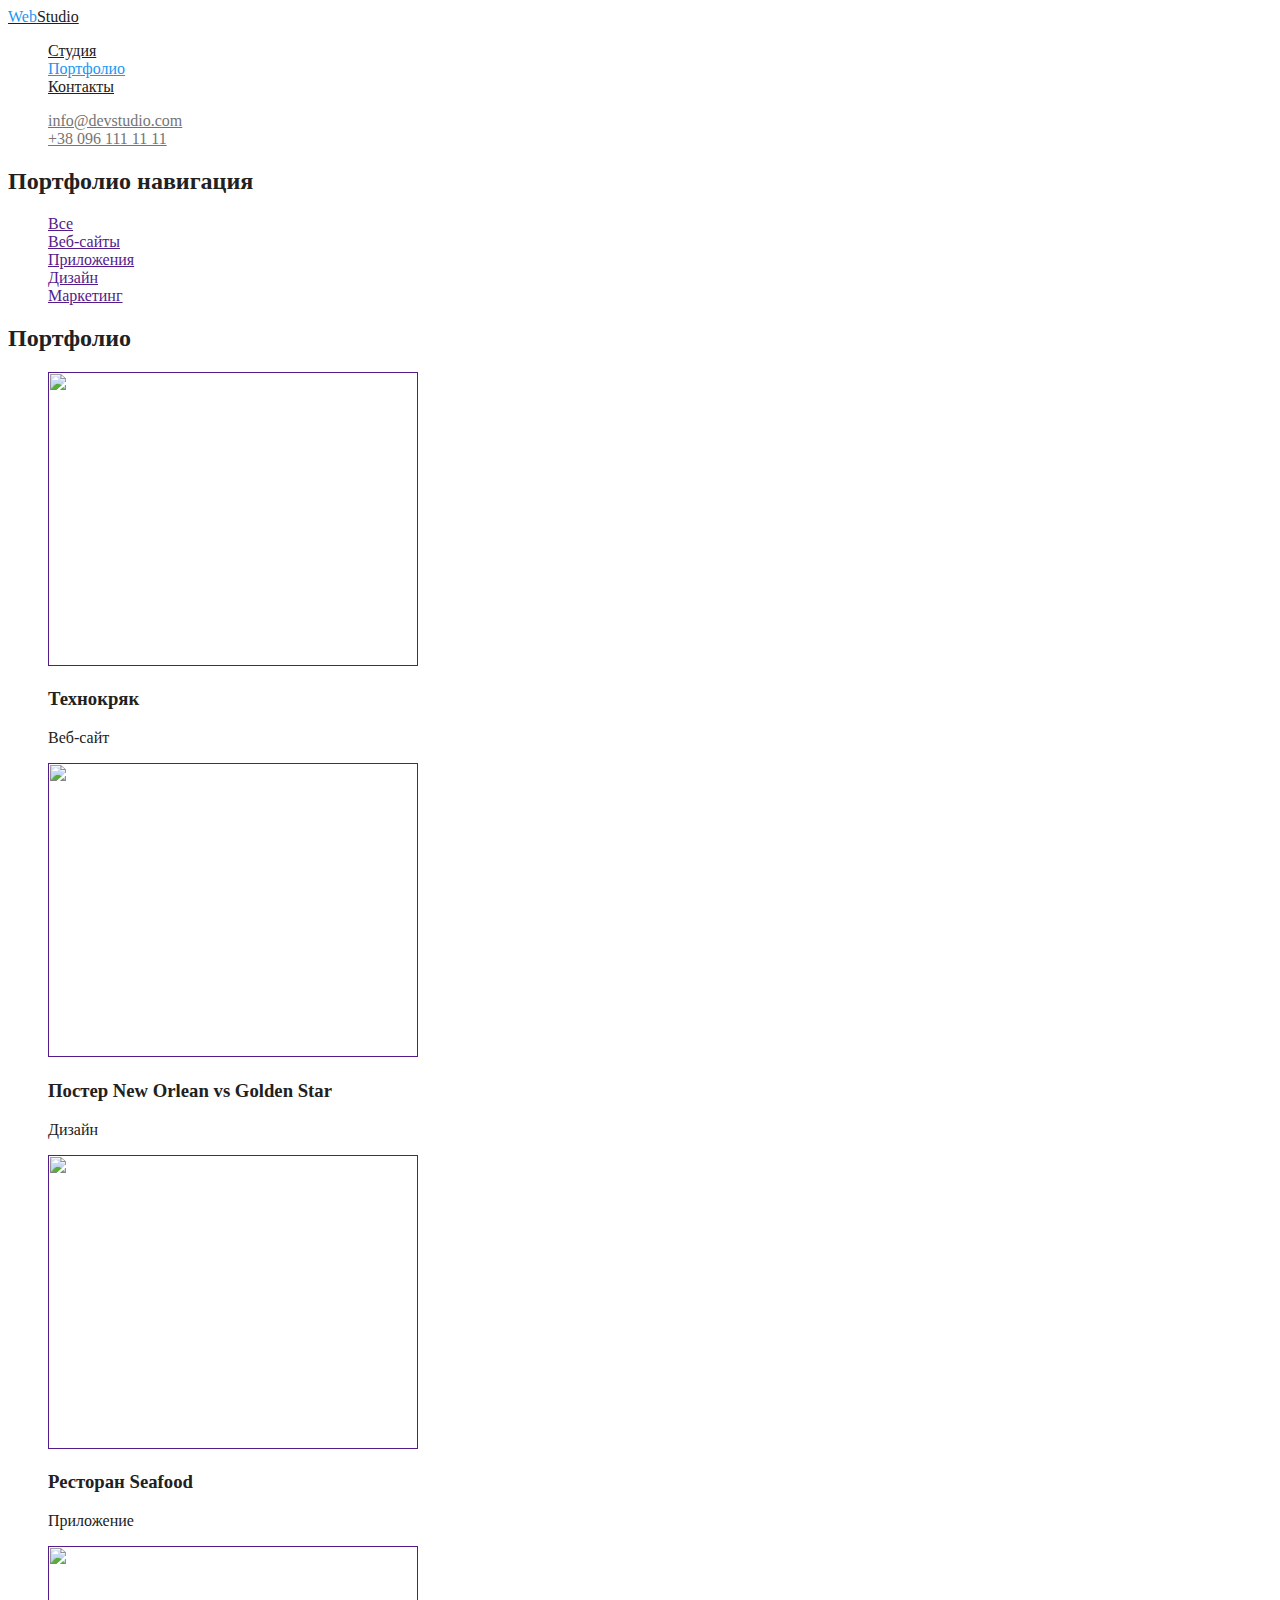
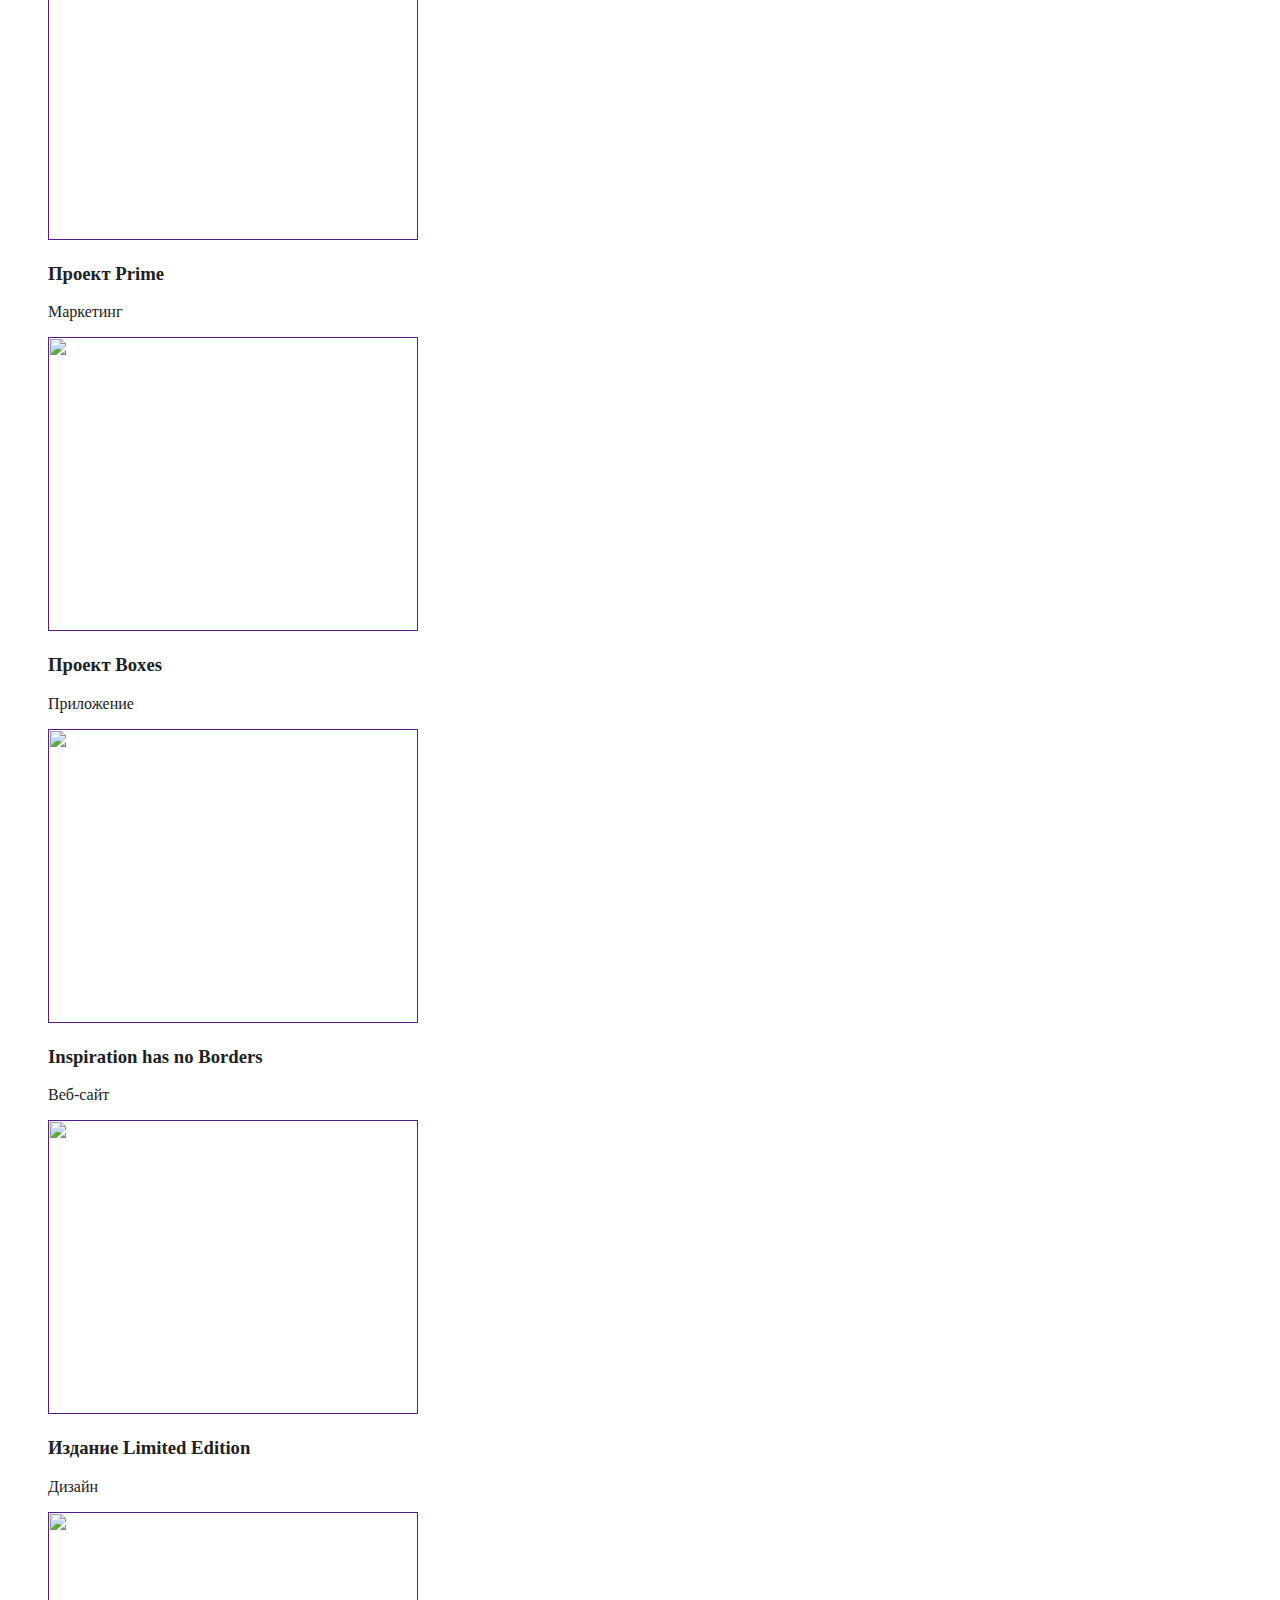
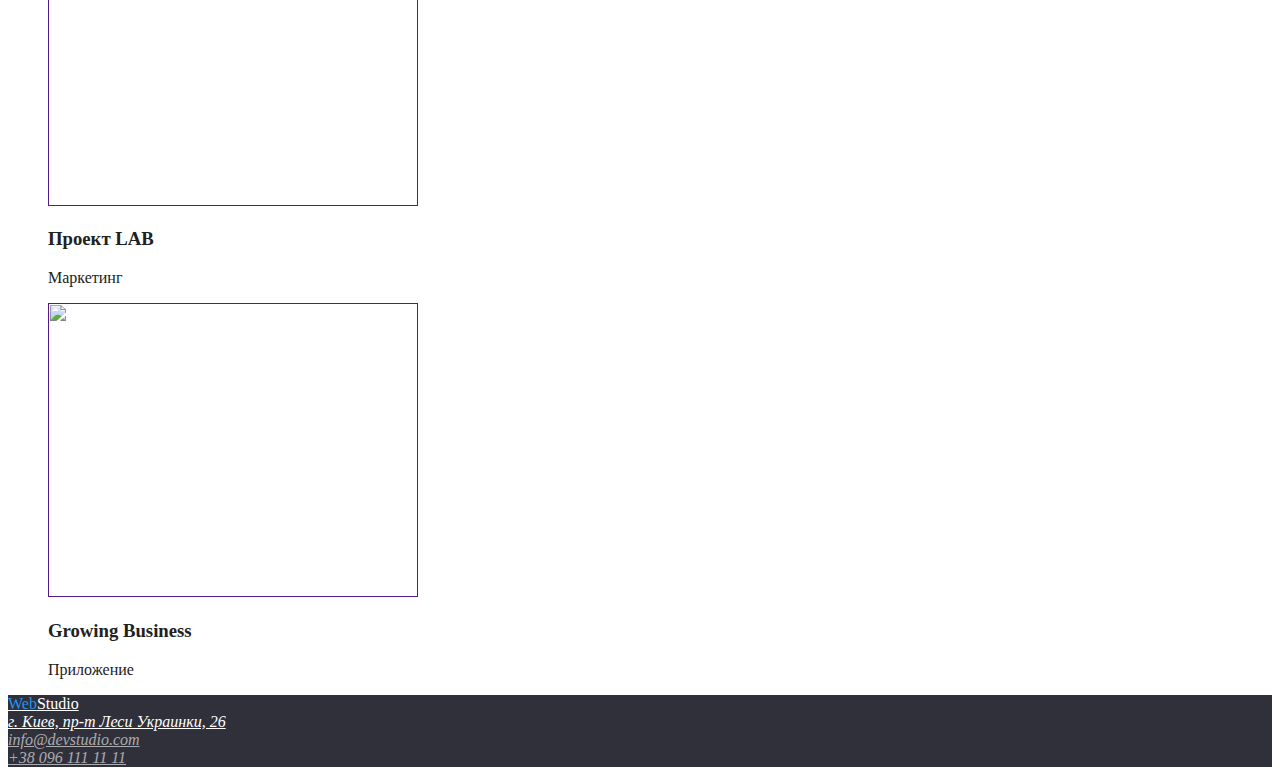
==== portfolio.html @ f922a20b "Добавляет розметку portfolio.html" ====
<!DOCTYPE html>
<html lang="ru">

<head>
    <meta charset="UTF-8">
    <meta http-equiv="X-UA-Compatible" content="IE=edge">
    <meta name="viewport" content="width=device-width, initial-scale=1.0">
    <title>Web Studio</title>
    <link rel="stylesheet" href="./css/styles.css">
</head>

<body>
    <!-- Шапка сайта-->
    <header class="page-header">
        <nav>
            <a href="./index.html" class="logo"> <span class="logo-accent">Web</span>Studio</a>
            <ul class="site-nav list">
                <li><a href="./index.html" class="link">Студия</a></li>
                <li><a href="./portfolio.html" class="link current">Портфолио</a></li>
                <li><a href="" class="link">Контакты</a></li>
            </ul>
        </nav>
        <ul class="auth-nav list">
            <li><a href="mailto:info@devstudio.com" class="link">info@devstudio.com</a></li>
            <li><a href="tel:380961111111" class="link">+38 096 111 11 11</a></li>
        </ul>
    </header>
        <!-- Портфолио навигация -->
        <section>
            <h2>Портфолио навигация</h2>
            <ul class="portfolio-nav list">
                <li><a href="" class="link">Все</a></li>
                <li><a href="" class="link">Веб-сайты</a></li>
                <li><a href="" class="link">Приложения</a></li>
                <li><a href="" class="link">Дизайн</a></li>
                <li><a href="" class="link">Маркетинг</a></li>
            </ul>
        </section>
        <!-- Портфолио -->
        <section>
            <h2>Портфолио</h2>
            <ul class="portfolio-items list">
                <li>
                    <a href=""><img src="./images/Технокряк.jpg" alt="" width="370" height="294"></a>
                    <h3>Технокряк</h3>
                    <p>Веб-сайт</p>
                </li>
                <li>
                    <a href=""><img src="./images/Постер New Orlean vs Golden Star.jpg" alt="" width="370" height="294"></a>
                    <h3>Постер New Orlean vs Golden Star</h3>
                    <p>Дизайн</p>
                </li>
                <li>
                    <a href=""><img src="./images/Ресторан Seafood.jpg" alt="" width="370" height="294"></a>
                    <h3>Ресторан Seafood</h3>
                    <p>Приложение</p>
                </li>
                <li>
                    <a href=""><img src="./images/Проект Prime.jpg" alt="" width="370" height="294"></a>
                    <h3>Проект Prime</h3>
                    <p>Маркетинг</p>
                </li>
                <li>
                    <a href=""><img src="./images/Проект Boxes.jpg" alt="" width="370" height="294"></a>
                    <h3>Проект Boxes</h3>
                    <p>Приложение</p>
                </li>
                <li>
                    <a href=""><img src="./images/Inspiration has no Borders.jpg" alt="" width="370" height="294"></a>
                    <h3>Inspiration has no Borders</h3>
                    <p>Веб-сайт</p>
                </li>
                <li>
                    <a href=""><img src="./images/Издание Limited Edition.jpg" alt="" width="370" height="294"></a>
                    <h3>Издание Limited Edition</h3>
                    <p>Дизайн</p>
                </li>
                <li>
                    <a href=""><img src="./images/Проект LAB.jpg" alt="" width="370" height="294"></a>
                    <h3>Проект LAB</h3>
                    <p>Маркетинг</p>
                </li>
                <li>
                    <a href=""><img src="./images/Growing Business.jpg" alt="" width="370" height="294"></a>
                    <h3>Growing Business</h3>
                    <p>Приложение</p>
                </li>
                
            </ul>
        </section>
    <!-- Футер -->
    <footer class="section-footer">
        <div class="auth-nav">
            <a href="./index.html" class="logo"> <span class="logo-accent">Web</span>Studio</a>
            <address>
                <a href="" class="address">г. Киев, пр-т Леси Украинки, 26</a> <br>
                <a href="mailto:info@devstudio.com" class="contact">info@devstudio.com</a> <br>
                <a href="tel:380961111111" class="contact">+38 096 111 11 11</a>

            </address>
        </div>
    </footer>
</body>

</html>
---- css/styles.css ----
body {
  color: var(--primary-text-color);
}
h1,
h2,
h3,
h4,
h5,
h6 {
  color: var(--primary-text-color);
}
.list {
  list-style: none;
}
/* Основной цвет color: */
:root {
  --primary-text-color: #212121;
  --accent-color: #2196f3;
  --title-text-color: #757575;
  --secondary-text-color: rgba(255, 255, 255, 0.6);
  --accent-white-color: #ffffff;
  --bg-color: #f5f4fa;
  --bg-color-accent: #2f303a;
}
/* Герой */
.section-hero {
  background-color: var(--bg-color-accent);
}
.section-hero .hero-title {
  color: var(--accent-white-color);
}
.section-hero .botton {
  color: var(--accent-white-color);
  background-color: var(--accent-color);
}

/* Шапка сайта */
.page-header .logo {
  color: var(--primary-text-color);
}
.page-header .logo-accent {
  color: var(--accent-color);
}
.site-nav .link {
  color: var(--primary-text-color);
}
.site-nav .link:hover,
.site-nav .link:focus {
  color: var(--accent-color);
}
.site-nav .link.current {
  color: var(--accent-color);
}

.auth-nav .link {
  color: var(--title-text-color);
}
.auth-nav .link:hover,
.auth-nav .link:focus {
  color: var(--accent-color);
}
.section {
  background-color: var(--bg-color);
}

/* Преимущества */

.section-features .text {
  color: var(--title-text-color);
}
/* Команда */
.section-team .text {
  color: var(--title-text-color);
}
/* Футер */
.section-footer {
  background-color: var(--bg-color-accent);
}
.section-footer .logo {
  color: var(--accent-white-color);
}
.section-footer .logo-accent {
  color: var(--accent-color);
}
.section-footer .address {
  color: var(--accent-white-color);
}
.section-footer .contact {
  color: var(--secondary-text-color);
}
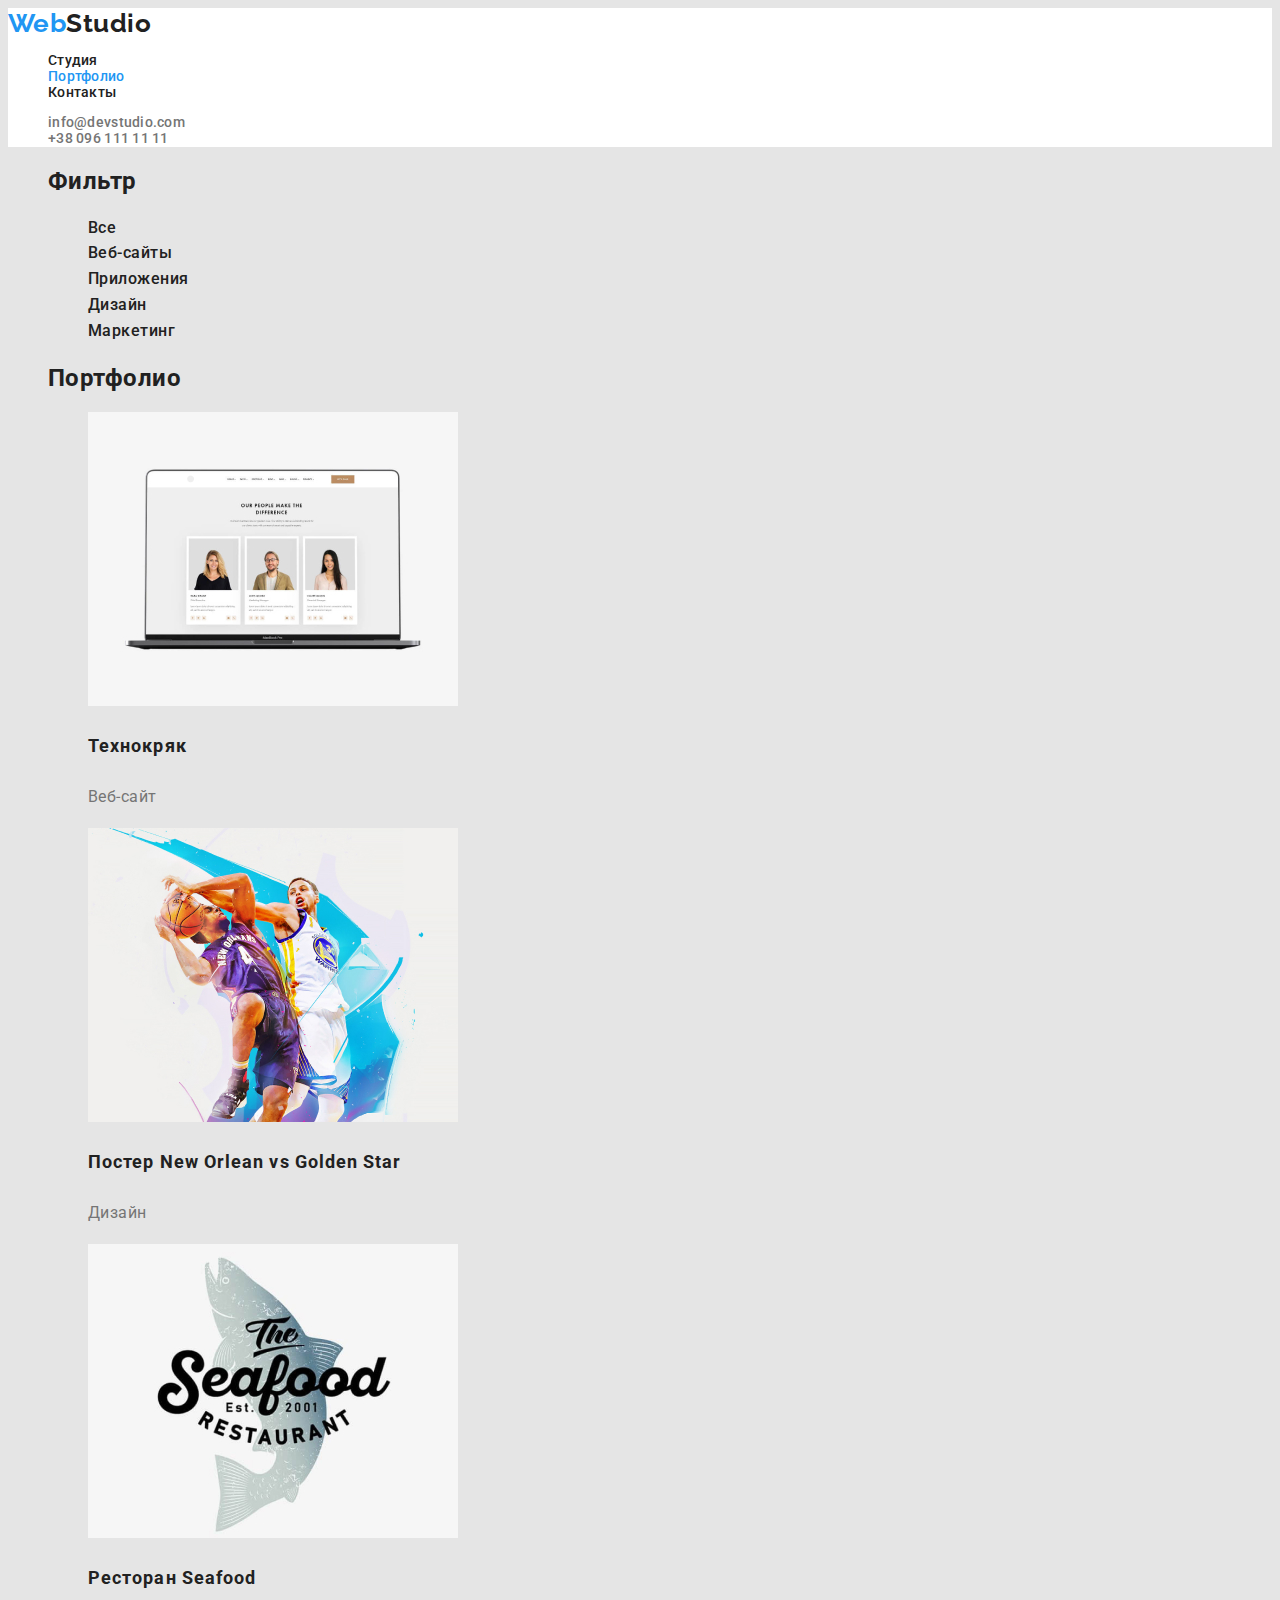
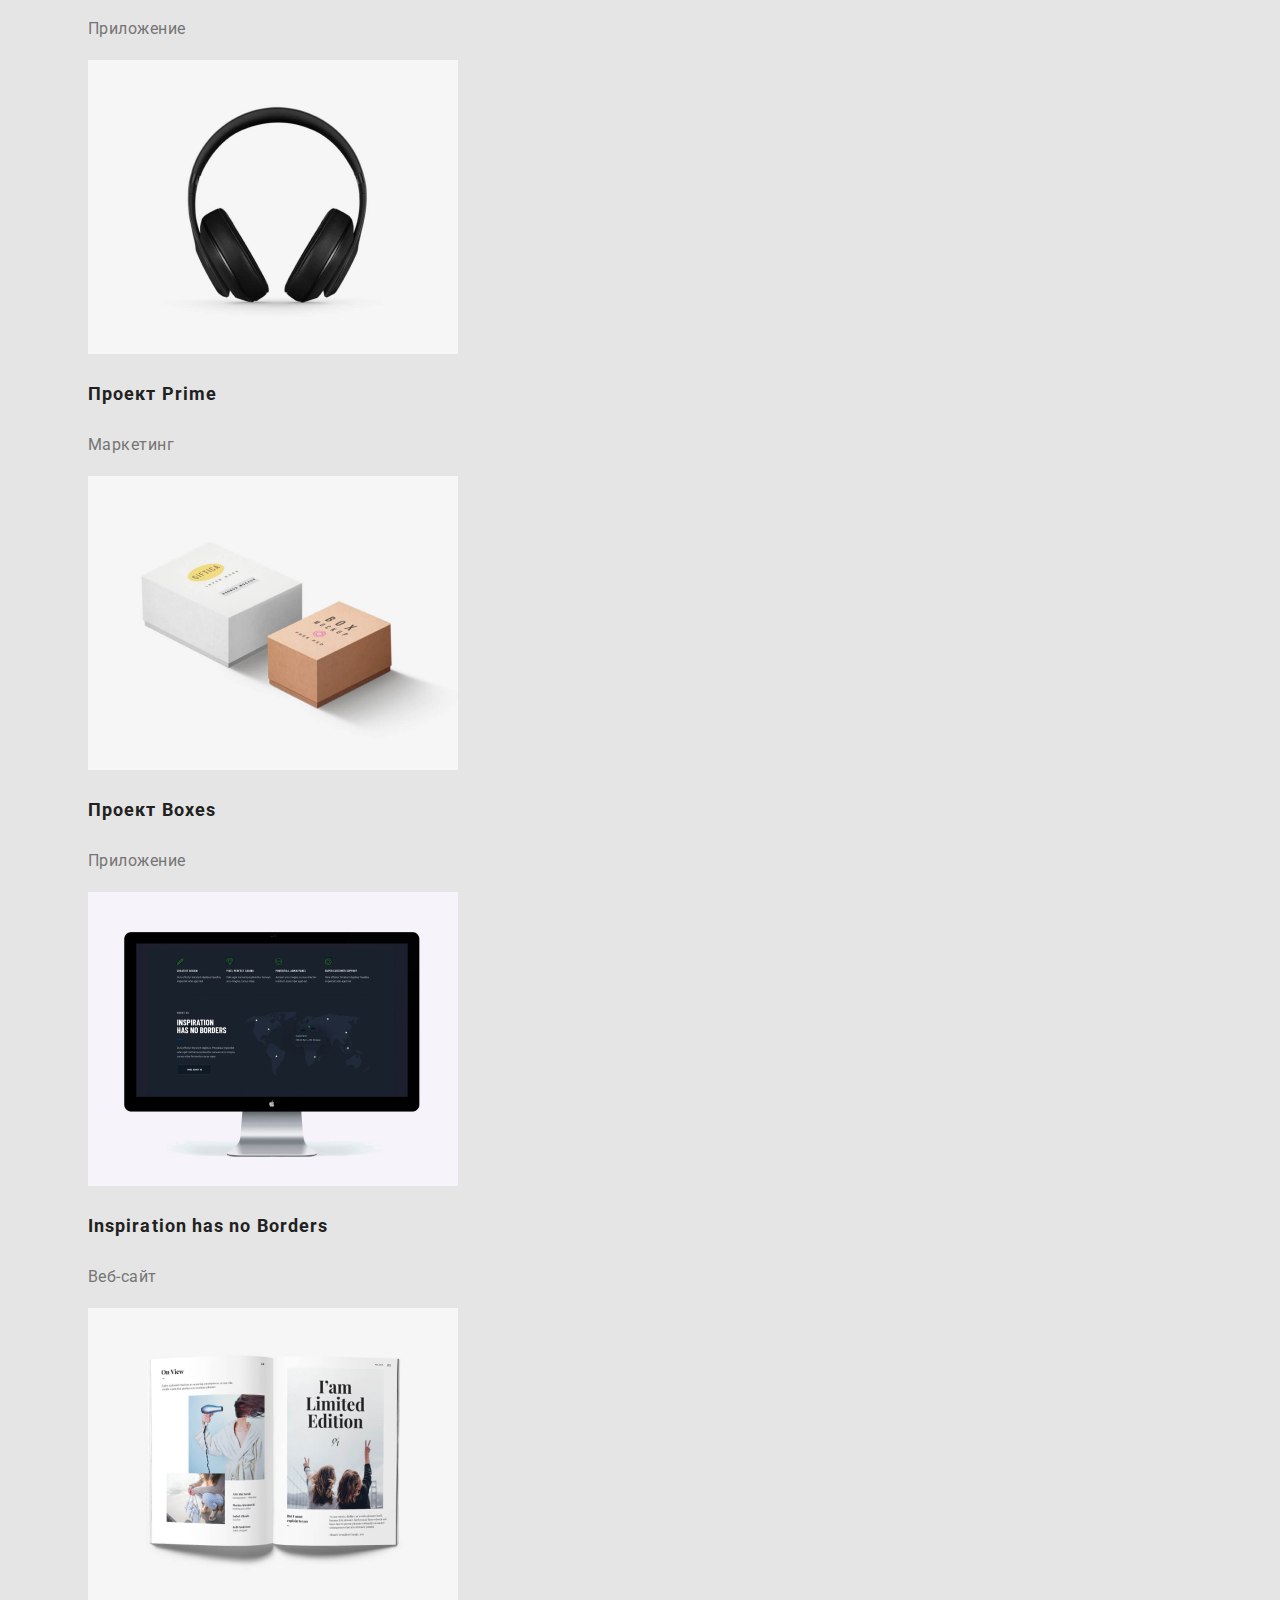
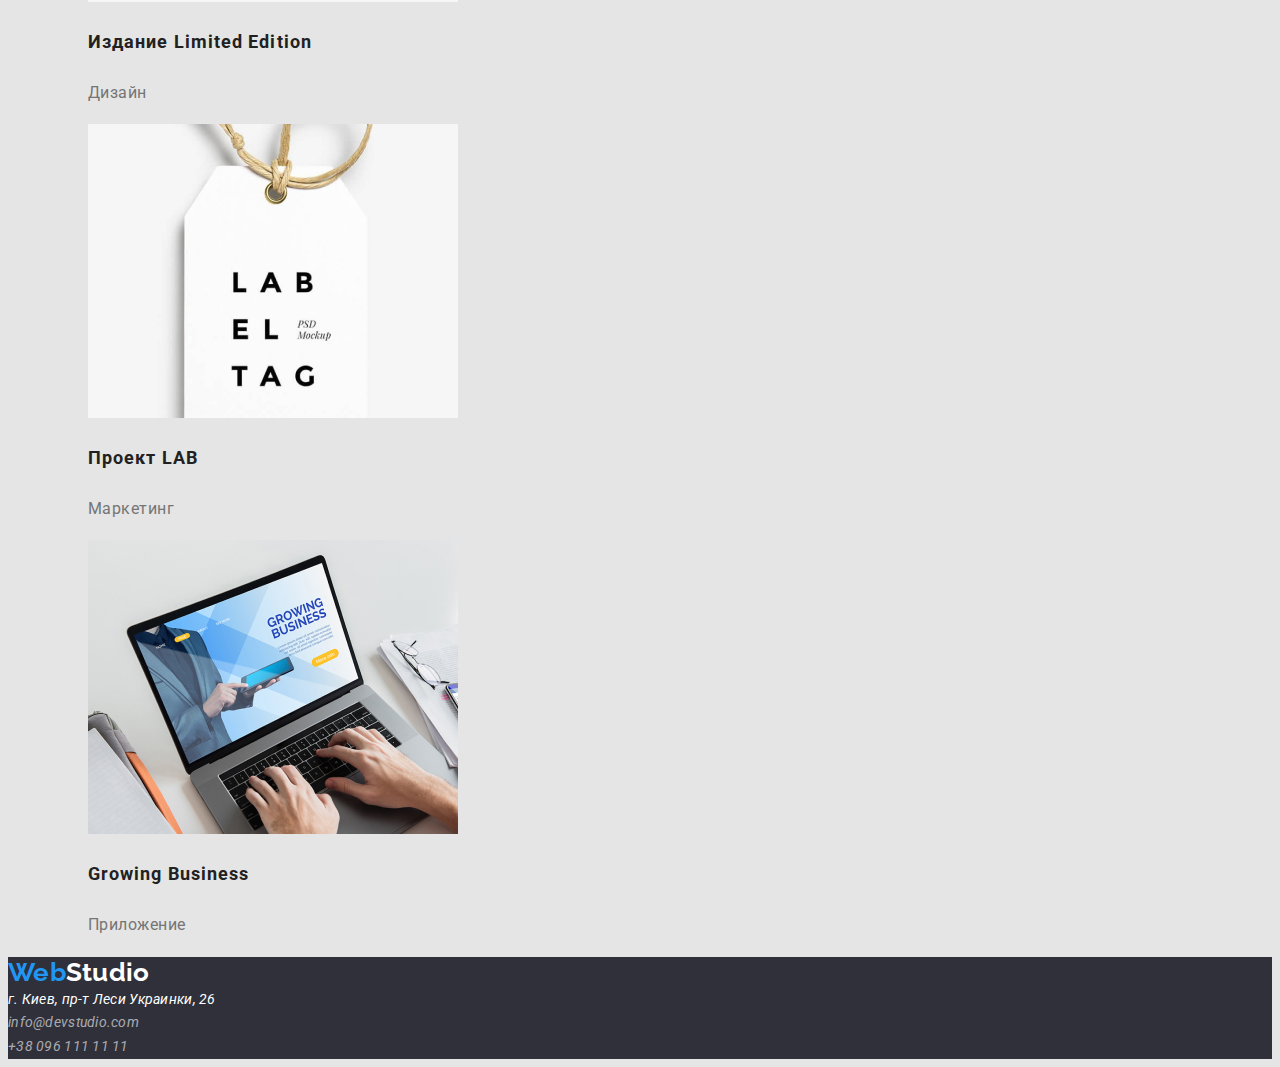
==== commit 657570d1: "Добавляет цвет та стили" ====
--- a/portfolio.html
+++ b/portfolio.html
@@ -6,6 +6,11 @@
     <meta http-equiv="X-UA-Compatible" content="IE=edge">
     <meta name="viewport" content="width=device-width, initial-scale=1.0">
     <title>Web Studio</title>
+    <link rel="preconnect" href="https://fonts.googleapis.com">
+    <link rel="preconnect" href="https://fonts.gstatic.com" crossorigin>
+    <link href="https://fonts.googleapis.com/css2?family=Raleway:wght@700&family=Roboto:wght@400;500;700;900&display=swap"
+        rel="stylesheet">
+
     <link rel="stylesheet" href="./css/styles.css">
 </head>
 
@@ -25,69 +30,69 @@
             <li><a href="tel:380961111111" class="link">+38 096 111 11 11</a></li>
         </ul>
     </header>
-        <!-- Портфолио навигация -->
+        <menu>
+            <!-- Портфолио -->
         <section>
-            <h2>Портфолио навигация</h2>
+            <!-- Фильтр -->
+            <h2>Фильтр</h2>
             <ul class="portfolio-nav list">
-                <li><a href="" class="link">Все</a></li>
-                <li><a href="" class="link">Веб-сайты</a></li>
-                <li><a href="" class="link">Приложения</a></li>
-                <li><a href="" class="link">Дизайн</a></li>
-                <li><a href="" class="link">Маркетинг</a></li>
+                <li class="botton"><a href="" class="link">Все</a></li>
+                <li class="botton"><a href="" class="link">Веб-сайты</a></li>
+                <li class="botton"><a href="" class="link">Приложения</a></li>
+                <li class="botton"><a href="" class="link">Дизайн</a></li>
+                <li class="botton"><a href="" class="link">Маркетинг</a></li>
             </ul>
-        </section>
-        <!-- Портфолио -->
-        <section>
+        <!-- Портфолио список работ-->        
             <h2>Портфолио</h2>
             <ul class="portfolio-items list">
                 <li>
                     <a href=""><img src="./images/Технокряк.jpg" alt="" width="370" height="294"></a>
-                    <h3>Технокряк</h3>
-                    <p>Веб-сайт</p>
+                    <h3 class="title">Технокряк</h3>
+                    <p class="text">Веб-сайт</p>
                 </li>
                 <li>
                     <a href=""><img src="./images/Постер New Orlean vs Golden Star.jpg" alt="" width="370" height="294"></a>
-                    <h3>Постер New Orlean vs Golden Star</h3>
-                    <p>Дизайн</p>
+                    <h3 class="title">Постер New Orlean vs Golden Star</h3>
+                    <p class="text">Дизайн</p>
                 </li>
                 <li>
                     <a href=""><img src="./images/Ресторан Seafood.jpg" alt="" width="370" height="294"></a>
-                    <h3>Ресторан Seafood</h3>
-                    <p>Приложение</p>
+                    <h3 class="title">Ресторан Seafood</h3>
+                    <p class="text">Приложение</p>
                 </li>
                 <li>
                     <a href=""><img src="./images/Проект Prime.jpg" alt="" width="370" height="294"></a>
-                    <h3>Проект Prime</h3>
-                    <p>Маркетинг</p>
+                    <h3 class="title">Проект Prime</h3>
+                    <p class="text">Маркетинг</p>
                 </li>
                 <li>
                     <a href=""><img src="./images/Проект Boxes.jpg" alt="" width="370" height="294"></a>
-                    <h3>Проект Boxes</h3>
-                    <p>Приложение</p>
+                    <h3 class="title">Проект Boxes</h3>
+                    <p class="text">Приложение</p>
                 </li>
                 <li>
                     <a href=""><img src="./images/Inspiration has no Borders.jpg" alt="" width="370" height="294"></a>
-                    <h3>Inspiration has no Borders</h3>
-                    <p>Веб-сайт</p>
+                    <h3 class="title">Inspiration has no Borders</h3>
+                    <p class="text">Веб-сайт</p>
                 </li>
                 <li>
                     <a href=""><img src="./images/Издание Limited Edition.jpg" alt="" width="370" height="294"></a>
-                    <h3>Издание Limited Edition</h3>
-                    <p>Дизайн</p>
+                    <h3 class="title">Издание Limited Edition</h3>
+                    <p class="text">Дизайн</p>
                 </li>
                 <li>
                     <a href=""><img src="./images/Проект LAB.jpg" alt="" width="370" height="294"></a>
-                    <h3>Проект LAB</h3>
-                    <p>Маркетинг</p>
+                    <h3 class="title">Проект LAB</h3>
+                    <p class="text">Маркетинг</p>
                 </li>
                 <li>
                     <a href=""><img src="./images/Growing Business.jpg" alt="" width="370" height="294"></a>
-                    <h3>Growing Business</h3>
-                    <p>Приложение</p>
+                    <h3 class="title">Growing Business</h3>
+                    <p class="text">Приложение</p>
                 </li>
-                
             </ul>
         </section>
+        </menu>
     <!-- Футер -->
     <footer class="section-footer">
         <div class="auth-nav">
--- a/css/styles.css
+++ b/css/styles.css
@@ -1,48 +1,53 @@
 body {
   color: var(--primary-text-color);
+  background-color: var(--primary-bg-color);
+
+  font-family: "Roboto", sans-serif;
+  letter-spacing: 0.03em;
 }
-h1,
-h2,
-h3,
-h4,
-h5,
-h6 {
-  color: var(--primary-text-color);
-}
+
 .list {
   list-style: none;
 }
-/* Основной цвет color: */
+
 :root {
   --primary-text-color: #212121;
   --accent-color: #2196f3;
   --title-text-color: #757575;
   --secondary-text-color: rgba(255, 255, 255, 0.6);
   --accent-white-color: #ffffff;
+
   --bg-color: #f5f4fa;
-  --bg-color-accent: #2f303a;
-}
-/* Герой */
-.section-hero {
-  background-color: var(--bg-color-accent);
-}
-.section-hero .hero-title {
-  color: var(--accent-white-color);
-}
-.section-hero .botton {
-  color: var(--accent-white-color);
-  background-color: var(--accent-color);
+  --accent-bg-color: #2f303a;
+  --primary-bg-color: #e5e5e5;
 }
 
 /* Шапка сайта */
-.page-header .logo {
+.page-header {
+  background-color: var(--accent-white-color);
+}
+.logo {
   color: var(--primary-text-color);
+  text-decoration: none;
+
+  font-family: "Raleway", sans-serif;
+  font-weight: 700;
+  font-size: 26px;
+  line-height: 1.19;
 }
-.page-header .logo-accent {
+.logo-accent {
   color: var(--accent-color);
+}
+.site-nav,
+.auth-nav {
+  font-weight: 500;
+  font-size: 14px;
+  line-height: 1.14;
+  letter-spacing: 0.02em;
 }
 .site-nav .link {
   color: var(--primary-text-color);
+  text-decoration: none;
 }
 .site-nav .link:hover,
 .site-nav .link:focus {
@@ -54,37 +59,127 @@
 
 .auth-nav .link {
   color: var(--title-text-color);
+  text-decoration: none;
 }
 .auth-nav .link:hover,
 .auth-nav .link:focus {
   color: var(--accent-color);
 }
+
+/* Герой */
+.section-hero {
+  background-color: var(--accent-bg-color);
+}
+.section-hero .hero-title {
+  color: var(--accent-white-color);
+
+  font-weight: 900;
+  font-size: 44px;
+  line-height: 1.36;
+
+  text-align: center;
+  letter-spacing: 0.06em;
+}
+.section-hero .botton {
+  color: var(--accent-white-color);
+  background-color: var(--accent-color);
+  text-decoration: none;
+
+  font-weight: 700;
+  font-size: 16px;
+  line-height: 1.88;
+  letter-spacing: 0.06em;
+}
+
+/* Секции */
 .section {
+  background-color: var(--primary-bg-color);
+}
+.section-title {
+  font-weight: 700;
+  font-size: 36px;
+  line-height: 1.17;
+  text-align: center;
+}
+
+/* Особенности */
+.section-features .subtitle {
+  font-weight: 700;
+  font-size: 14px;
+  line-height: 1.14;
+}
+.section-features .text {
+  color: var(--title-text-color);
+
+  font-size: 14px;
+  line-height: 1.17;
+}
+/* Команда */
+.team {
   background-color: var(--bg-color);
 }
-
-/* Преимущества */
-
-.section-features .text {
-  color: var(--title-text-color);
+.section-team .subtitle {
+  font-weight: 500;
+  font-size: 16px;
+  line-height: 1.19;
+  text-align: center;
 }
-/* Команда */
 .section-team .text {
   color: var(--title-text-color);
+
+  font-size: 16px;
+  line-height: 1.19;
+  text-align: center;
 }
 /* Футер */
 .section-footer {
-  background-color: var(--bg-color-accent);
+  background-color: var(--accent-bg-color);
 }
 .section-footer .logo {
   color: var(--accent-white-color);
 }
-.section-footer .logo-accent {
-  color: var(--accent-color);
-}
+
 .section-footer .address {
   color: var(--accent-white-color);
 }
+.section-footer .address,
+.section-footer .contact {
+  text-decoration: none;
+  font-weight: 400;
+  font-size: 14px;
+  line-height: 1.71;
+}
+
 .section-footer .contact {
   color: var(--secondary-text-color);
 }
+/* Портфолио*/
+/* Фильтр */
+.portfolio-nav .botton {
+  font-weight: 500;
+  font-size: 16px;
+  line-height: 1.62;
+}
+.portfolio-nav .link {
+  color: var(--primary-text-color);
+  text-decoration: none;
+}
+.portfolio-nav .link:hover,
+.portfolio-nav .link:focus {
+  color: var(--accent-white-color);
+  background-color: var(--accent-color);
+}
+/* Портфолио список работ */
+.portfolio-items .title {
+  font-weight: 700;
+  font-size: 18px;
+  line-height: 2;
+  letter-spacing: 0.06em;
+}
+.portfolio-items .text {
+  color: var(--title-text-color);
+
+  font-size: 16px;
+  line-height: 1.88;
+  letter-spacing: 0.03em;
+}
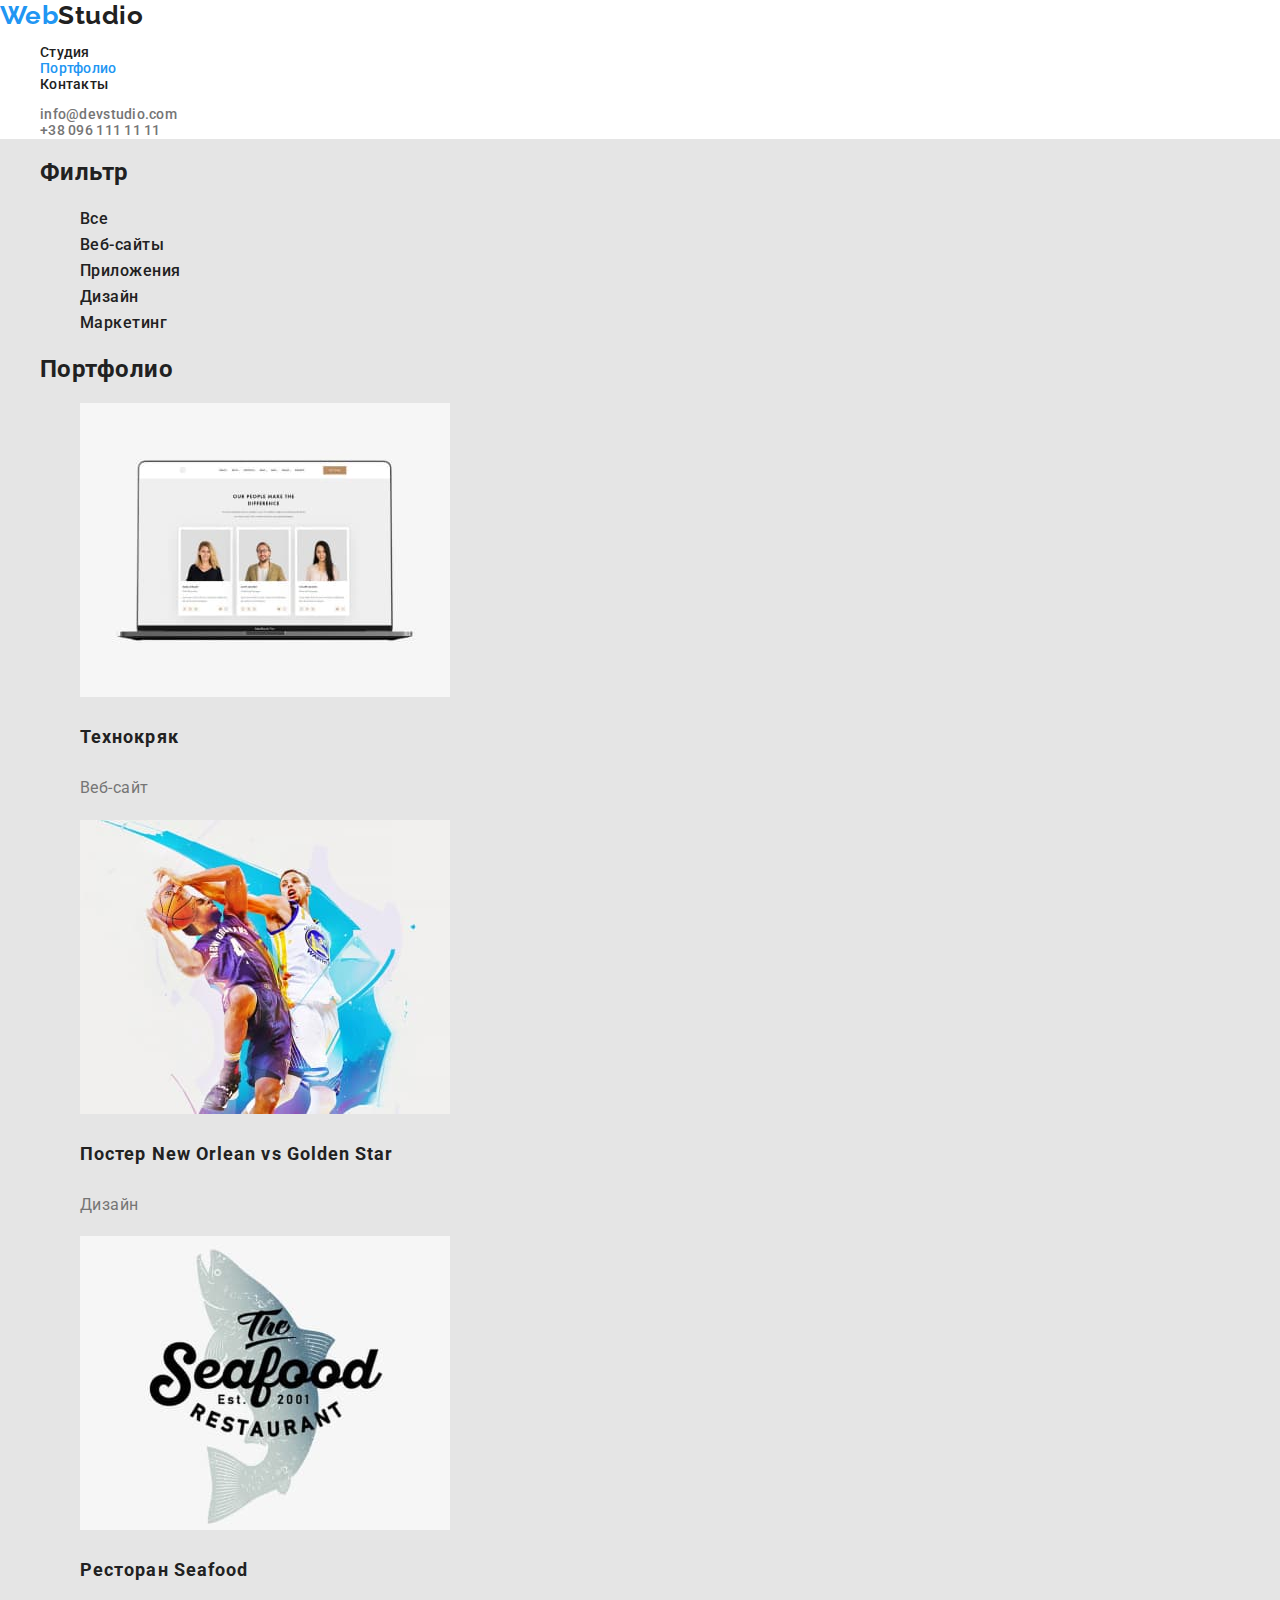
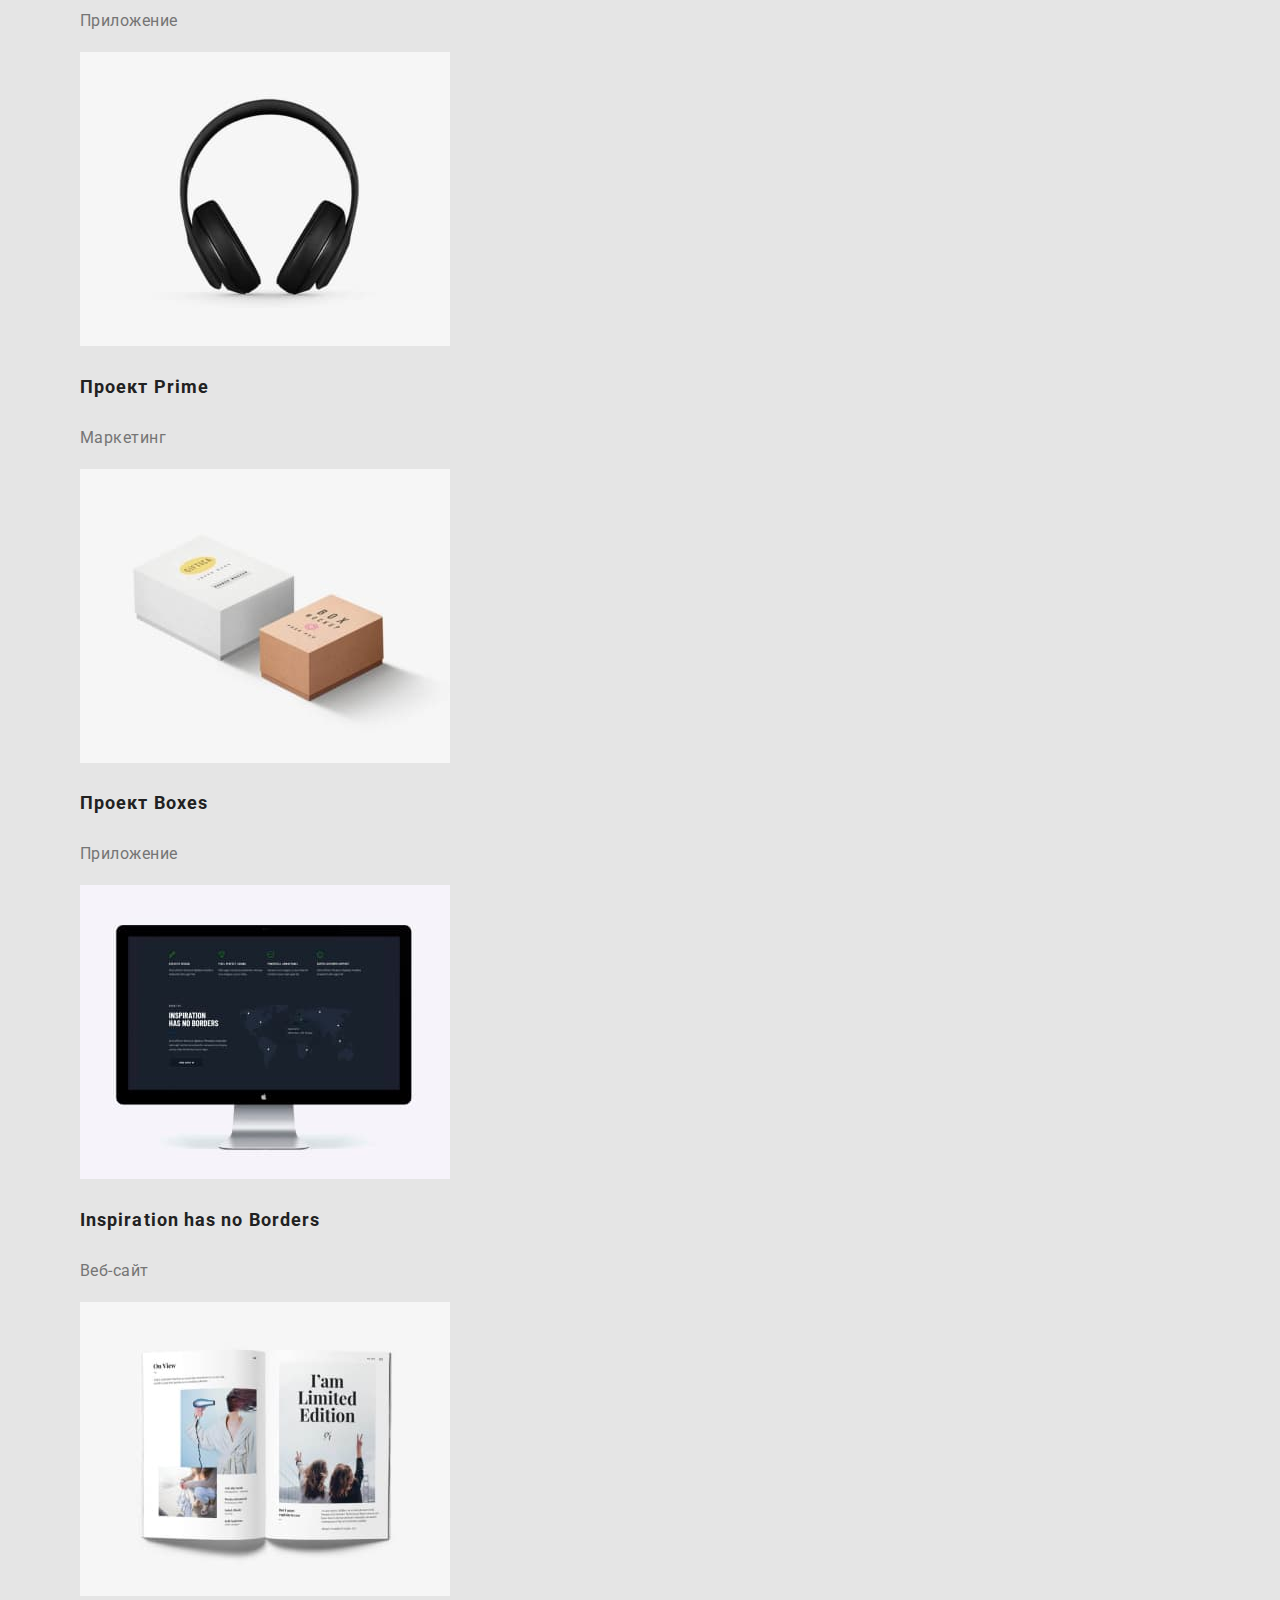
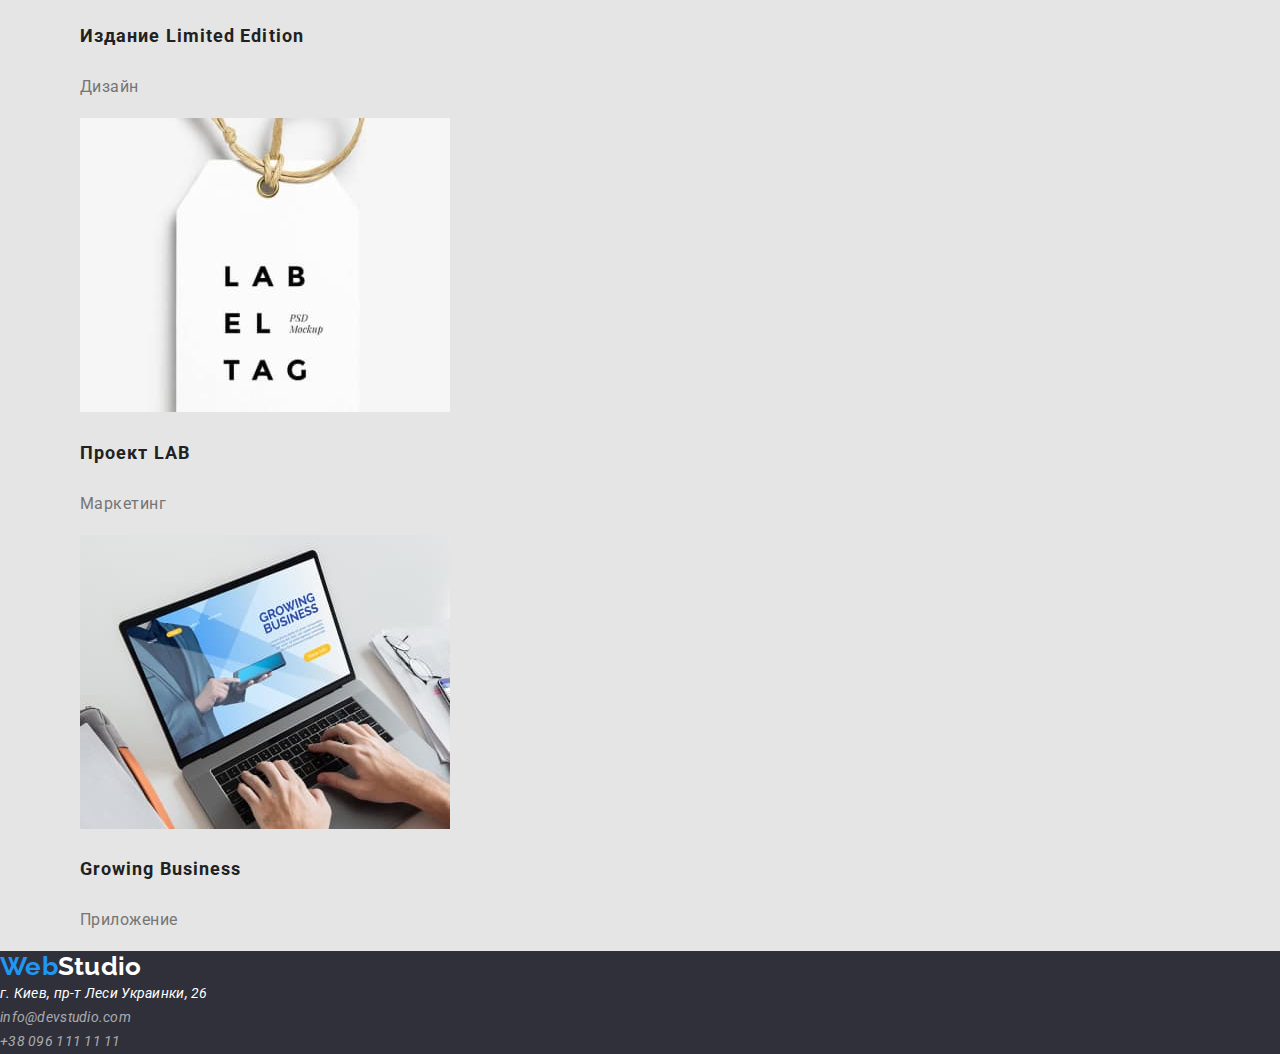
==== commit f5af8aa0: "Добавляет нормализацию картинок" ====
--- a/portfolio.html
+++ b/portfolio.html
@@ -10,7 +10,7 @@
     <link rel="preconnect" href="https://fonts.gstatic.com" crossorigin>
     <link href="https://fonts.googleapis.com/css2?family=Raleway:wght@700&family=Roboto:wght@400;500;700;900&display=swap"
         rel="stylesheet">
-
+    <link rel="stylesheet" href="https://cdnjs.cloudflare.com/ajax/libs/modern-normalize/1.1.0/modern-normalize.min.css">
     <link rel="stylesheet" href="./css/styles.css">
 </head>
 
@@ -36,12 +36,14 @@
             <!-- Фильтр -->
             <h2>Фильтр</h2>
             <ul class="portfolio-nav list">
-                <li class="botton"><a href="" class="link">Все</a></li>
-                <li class="botton"><a href="" class="link">Веб-сайты</a></li>
-                <li class="botton"><a href="" class="link">Приложения</a></li>
-                <li class="botton"><a href="" class="link">Дизайн</a></li>
-                <li class="botton"><a href="" class="link">Маркетинг</a></li>
+                <li class="botton" type="botton"><a href="" class="link">Все</a></li>
+                <li class="botton" type="botton"><a href="" class="link">Веб-сайты</a></li>
+                <li class="botton" type="botton"><a href="" class="link">Приложения</a></li>
+                <li class="botton" type="botton"><a href="" class="link">Дизайн</a></li>
+                <li class="botton" type="botton"><a href="" class="link">Маркетинг</a></li>
             </ul>
+        </section>
+        <section>
         <!-- Портфолио список работ-->        
             <h2>Портфолио</h2>
             <ul class="portfolio-items list">
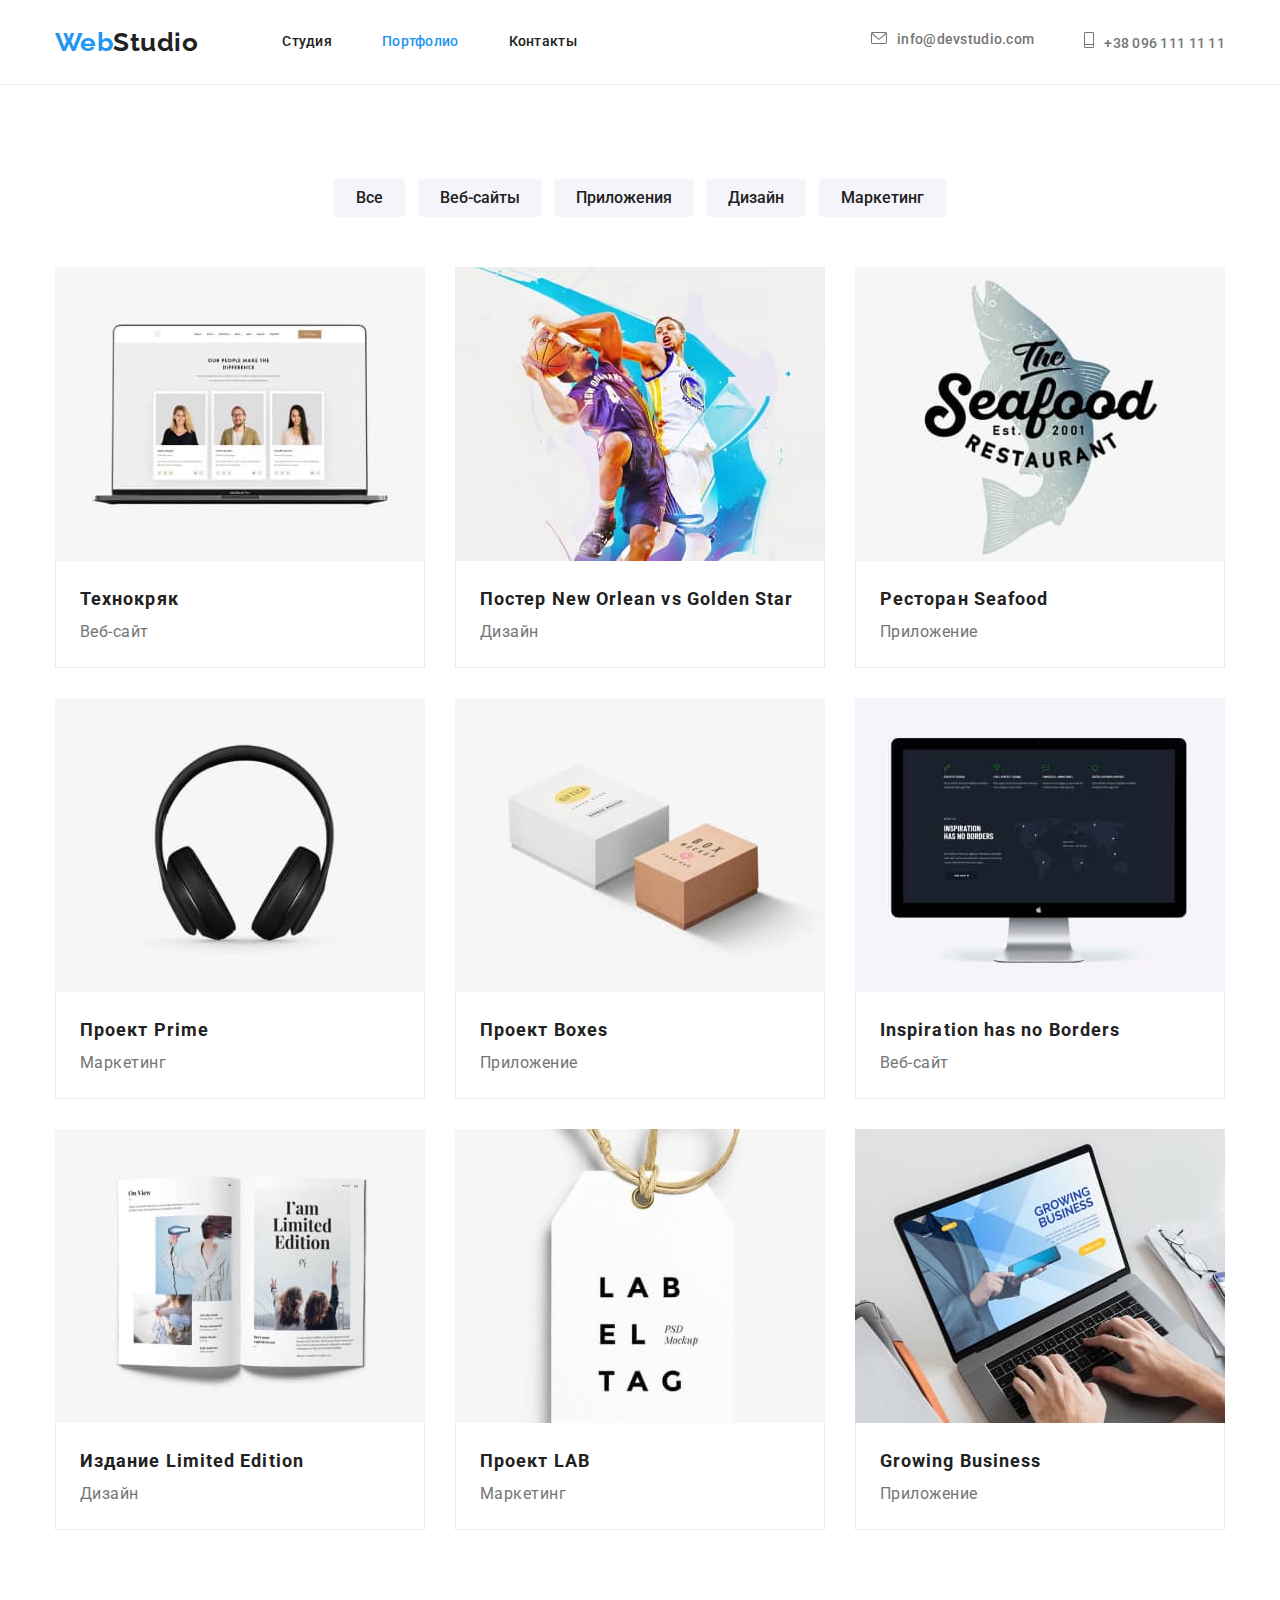
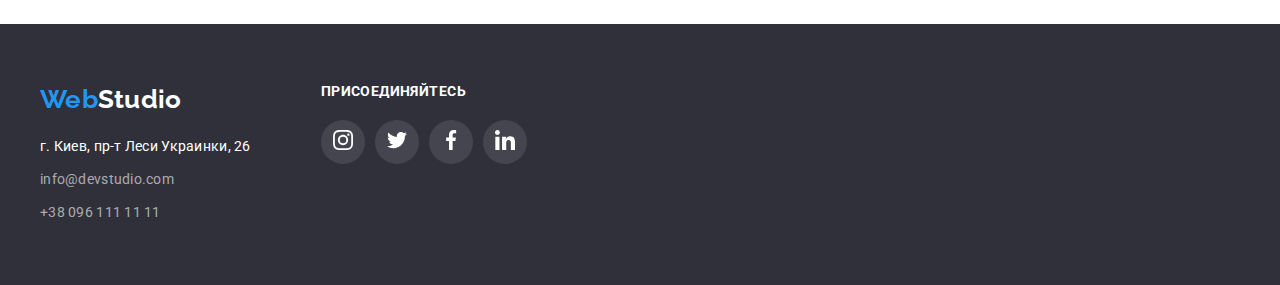
==== commit ee85ec12: "Добавляет стилизацию" ====
--- a/portfolio.html
+++ b/portfolio.html
@@ -17,94 +17,178 @@
 <body>
     <!-- Шапка сайта-->
     <header class="page-header">
-        <nav>
-            <a href="./index.html" class="logo"> <span class="logo-accent">Web</span>Studio</a>
-            <ul class="site-nav list">
-                <li><a href="./index.html" class="link">Студия</a></li>
-                <li><a href="./portfolio.html" class="link current">Портфолио</a></li>
-                <li><a href="" class="link">Контакты</a></li>
-            </ul>
-        </nav>
-        <ul class="auth-nav list">
-            <li><a href="mailto:info@devstudio.com" class="link">info@devstudio.com</a></li>
-            <li><a href="tel:380961111111" class="link">+38 096 111 11 11</a></li>
-        </ul>
-    </header>
-        <menu>
-            <!-- Портфолио -->
-        <section>
-            <!-- Фильтр -->
-            <h2>Фильтр</h2>
-            <ul class="portfolio-nav list">
-                <li class="botton" type="botton"><a href="" class="link">Все</a></li>
-                <li class="botton" type="botton"><a href="" class="link">Веб-сайты</a></li>
-                <li class="botton" type="botton"><a href="" class="link">Приложения</a></li>
-                <li class="botton" type="botton"><a href="" class="link">Дизайн</a></li>
-                <li class="botton" type="botton"><a href="" class="link">Маркетинг</a></li>
-            </ul>
-        </section>
-        <section>
-        <!-- Портфолио список работ-->        
-            <h2>Портфолио</h2>
-            <ul class="portfolio-items list">
-                <li>
-                    <a href=""><img src="./images/Технокряк.jpg" alt="" width="370" height="294"></a>
-                    <h3 class="title">Технокряк</h3>
-                    <p class="text">Веб-сайт</p>
+        <div class="conteiner header">
+            <nav class="header-nav">
+                <a href="./index.html" class="logo"> <span class="logo-accent">Web</span>Studio</a>
+                <ul class="site-nav list">
+                    <li class="item"><a href="./index.html" class="link">Студия</a></li>
+                    <li class="item"><a href="./portfolio.html" class="link current">Портфолио</a></li>
+                    <li class="item"><a href="" class="link">Контакты</a></li>
+                </ul>
+            </nav>
+            <ul class="auth-nav list">
+                <li class="item">
+                    <a href="mailto:info@devstudio.com" class="link" aria-label="електронна пошта">
+                        <svg class="icon" width="16" height="12">
+                            <use href="./images/spirite.svg#mail-icon"></use>
+                        </svg>info@devstudio.com
+    
+                    </a>
                 </li>
-                <li>
-                    <a href=""><img src="./images/Постер New Orlean vs Golden Star.jpg" alt="" width="370" height="294"></a>
-                    <h3 class="title">Постер New Orlean vs Golden Star</h3>
-                    <p class="text">Дизайн</p>
-                </li>
-                <li>
-                    <a href=""><img src="./images/Ресторан Seafood.jpg" alt="" width="370" height="294"></a>
-                    <h3 class="title">Ресторан Seafood</h3>
-                    <p class="text">Приложение</p>
-                </li>
-                <li>
-                    <a href=""><img src="./images/Проект Prime.jpg" alt="" width="370" height="294"></a>
-                    <h3 class="title">Проект Prime</h3>
-                    <p class="text">Маркетинг</p>
-                </li>
-                <li>
-                    <a href=""><img src="./images/Проект Boxes.jpg" alt="" width="370" height="294"></a>
-                    <h3 class="title">Проект Boxes</h3>
-                    <p class="text">Приложение</p>
-                </li>
-                <li>
-                    <a href=""><img src="./images/Inspiration has no Borders.jpg" alt="" width="370" height="294"></a>
-                    <h3 class="title">Inspiration has no Borders</h3>
-                    <p class="text">Веб-сайт</p>
-                </li>
-                <li>
-                    <a href=""><img src="./images/Издание Limited Edition.jpg" alt="" width="370" height="294"></a>
-                    <h3 class="title">Издание Limited Edition</h3>
-                    <p class="text">Дизайн</p>
-                </li>
-                <li>
-                    <a href=""><img src="./images/Проект LAB.jpg" alt="" width="370" height="294"></a>
-                    <h3 class="title">Проект LAB</h3>
-                    <p class="text">Маркетинг</p>
-                </li>
-                <li>
-                    <a href=""><img src="./images/Growing Business.jpg" alt="" width="370" height="294"></a>
-                    <h3 class="title">Growing Business</h3>
-                    <p class="text">Приложение</p>
+                <li class="item">
+                    <a href="tel:380961111111" class="link" aria-label="телефон">
+                        <svg class="icon" width="10" height="16">
+                            <use href="./images/spirite.svg#mobile-icon"></use>
+                        </svg>+38 096 111 11 11
+    
+                    </a>
                 </li>
             </ul>
+        </div>
+    </header>
+        <menu class="menu-portfolio">
+        <!-- Портфолио список работ-->
+        <section>
+            <div class="conteiner portfolio">
+                <!-- <h2>Фильтр</h2> -->
+            <h1 class="visualyl-hidden">Портфолио</h1>
+                <div class="portfolio-nav list">
+                    <button class="botton" type="botton">Все</button>
+                    <button class="botton" type="botton">Веб-сайты</button>
+                    <button class="botton" type="botton">Приложения</button>
+                    <button class="botton" type="botton">Дизайн</button>
+                    <button class="botton" type="botton">Маркетинг</button>
+                </div>
+                <ul class="portfolio-items list">
+                <li class="card">
+                    <a href="" class="link">
+                        <img src="./images/Технокряк.jpg" alt="" width="370" height="294" class="img-card">
+                        <div class="card-content">
+                            <h2 class="title">Технокряк</h2>
+                            <p class="text">Веб-сайт</p>
+                        </div>
+                    </a>
+                </li>
+                <li class="card">
+                    <a href="" class="link">
+                        <img src="./images/Постер New Orlean vs Golden Star.jpg" alt="" width="370" height="294" class="img-card">
+                        <div class="card-content">
+                            <h2 class="title">Постер New Orlean vs Golden Star</h2>
+                            <p class="text">Дизайн</p>
+                        </div>
+                    </a>
+                </li>
+                <li class="card">
+                    <a href="" class="link">
+                        <img src="./images/Ресторан Seafood.jpg" alt="" width="370" height="294" class="img-card">
+                        <div class="card-content">
+                            <h2 class="title">Ресторан Seafood</h2>
+                            <p class="text">Приложение</p>
+                        </div>
+                    </a>
+                </li>
+                <li class="card">
+                    <a href="" class="link">
+                        <img src="./images/Проект Prime.jpg" alt="" width="370" height="294" class="img-card">
+                        <div class="card-content">
+                            <h2 class="title">Проект Prime</h2>
+                            <p class="text">Маркетинг</p>
+                        </div>
+                    </a>
+                </li>
+                <li class="card">
+                    <a href="" class="link">
+                        <img src="./images/Проект Boxes.jpg" alt="" width="370" height="294" class="img-card">
+                        <div class="card-content">
+                            <h2 class="title">Проект Boxes</h2>
+                            <p class="text">Приложение</p>
+                        </div>
+                    </a>
+                </li>
+                <li class="card">
+                    <a href="" class="link">
+                        <img src="./images/Inspiration has no Borders.jpg" alt="" width="370" height="294" class="img-card">
+                        <div class="card-content">
+                            <h2 class="title">Inspiration has no Borders</h2>
+                            <p class="text">Веб-сайт</p>
+                        </div>
+                    </a>
+                </li>
+                <li class="card">
+                    <a href="" class="link">
+                        <img src="./images/Издание Limited Edition.jpg" alt="" width="370" height="294" class="img-card">
+                        <div class="card-content">
+                            <h2 class="title">Издание Limited Edition</h2>
+                            <p class="text">Дизайн</p>
+                        </div>
+                    </a>
+                </li>
+                <li class="card">
+                    <a href="" class="link">
+                        <img src="./images/Проект LAB.jpg" alt="" width="370" height="294" class="img-card">
+                        <div class="card-content">
+                            <h2 class="title">Проект LAB</h2>
+                            <p class="text">Маркетинг</p>
+                        </div>
+                    </a>
+                </li>
+                <li class="card">
+                    <a href="" class="link">
+                        <img src="./images/Growing Business.jpg" alt="" width="370" height="294" class="img-card">
+                        <div class="card-content">
+                            <h2 class="title">Growing Business</h2>
+                            <p class="text">Приложение</p>
+                        </div>
+                    </a>
+                </li>
+            </ul>
+            </div>
         </section>
         </menu>
     <!-- Футер -->
-    <footer class="section-footer">
-        <div class="auth-nav">
-            <a href="./index.html" class="logo"> <span class="logo-accent">Web</span>Studio</a>
-            <address>
-                <a href="" class="address">г. Киев, пр-т Леси Украинки, 26</a> <br>
-                <a href="mailto:info@devstudio.com" class="contact">info@devstudio.com</a> <br>
-                <a href="tel:380961111111" class="contact">+38 096 111 11 11</a>
-
-            </address>
+    <footer class="section footer">
+        <div class="conteiner footer">
+            <div class="auth-nav">
+                <a href="./index.html" class="logo"> <span class="logo-accent">Web</span>Studio</a>
+                <address class="address-footer">
+                    <a href="" class="address">г. Киев, пр-т Леси Украинки, 26</a>
+                    <a href="mailto:info@devstudio.com" class="contact">info@devstudio.com</a>
+                    <a href="tel:380961111111" class="contact">+38 096 111 11 11</a>
+                </address>
+            </div>
+            <div class="join">
+                <b class="join-title">присоединяйтесь</b>
+                <ul class="link list">
+                    <li class="link-social">
+                        <a href="#" aria-label="instagram">
+                            <svg class="icon" width="20" height="20">
+                                <use href="./images/spirite.svg#instagram"></use>
+                            </svg>
+                        </a>
+                    </li>
+                    <li class="link-social">
+                        <a href="#" aria-label="twitter">
+                            <svg class="icon" width="20" height="20">
+                                <use href="./images/spirite.svg#twitter"></use>
+                            </svg>
+                        </a>
+                    </li>
+                    <li class="link-social">
+                        <a href="#" aria-label="facebook">
+                            <svg class="icon" width="20" height="20">
+                                <use href="./images/spirite.svg#facebook"></use>
+                            </svg>
+                        </a>
+                    </li>
+                    <li class="link-social">
+                        <a href="#" aria-label="linkedin">
+                            <svg class="icon" width="20" height="20">
+                                <use href="./images/spirite.svg#linkedin"></use>
+                            </svg>
+                        </a>
+                    </li>
+                </ul>
+            </div>
         </div>
     </footer>
 </body>
--- a/css/styles.css
+++ b/css/styles.css
@@ -1,6 +1,6 @@
 body {
   color: var(--primary-text-color);
-  background-color: var(--primary-bg-color);
+  background-color: var(--accent-white-color);
 
   font-family: "Roboto", sans-serif;
   letter-spacing: 0.03em;
@@ -8,6 +8,9 @@
 
 .list {
   list-style: none;
+  margin-top: 0;
+  margin-bottom: 0;
+  padding-left: 0;
 }
 
 :root {
@@ -20,13 +23,46 @@
   --bg-color: #f5f4fa;
   --accent-bg-color: #2f303a;
   --primary-bg-color: #e5e5e5;
-}
-
+  --bg-color-hero: #C4C4C4;
+}
+img{
+  display: block;
+  max-width: 100%;
+  height: auto;
+}
+a{
+  display: block;
+}
+.visualyl-hidden{
+position: absolute;
+width: 1px;
+height: 1px;
+margin: -1px;
+border: 0;
+padding: 0;
+clip: rect(0 0 0 0);
+overflow: hidden;
+}
 /* Шапка сайта */
+.conteiner.header{
+  display: flex;
+  padding-top: 0;
+  padding-bottom: 0;
+  align-items: center;
+
+}
+
 .page-header {
   background-color: var(--accent-white-color);
+  border-bottom: 1px solid #ECECEC;
+}
+.header-nav{
+  display: flex;
+  align-items: center;
 }
 .logo {
+  display: block;
+
   color: var(--primary-text-color);
   text-decoration: none;
 
@@ -40,12 +76,29 @@
 }
 .site-nav,
 .auth-nav {
+  display: flex;
+ 
+
   font-weight: 500;
   font-size: 14px;
   line-height: 1.14;
   letter-spacing: 0.02em;
 }
+.auth-nav {
+  margin-left: auto;
+}
+.site-nav .item + .item,
+.auth-nav .item + .item{
+margin-left: 50px;
+}
+.header-nav .site-nav{
+  margin-left: 84px;
+}
 .site-nav .link {
+  display: block;
+  padding-top: 32px;
+  padding-bottom: 32px;
+
   color: var(--primary-text-color);
   text-decoration: none;
 }
@@ -58,19 +111,42 @@
 }
 
 .auth-nav .link {
+  display: block;
+  align-items: baseline;
+  padding-top: 32px;
+  padding-bottom: 32px;
+
   color: var(--title-text-color);
   text-decoration: none;
 }
 .auth-nav .link:hover,
 .auth-nav .link:focus {
   color: var(--accent-color);
+  --color4: var(--accent-color)
+}
+.auth-nav .icon{
+  margin-right: 10px;
 }
 
 /* Герой */
-.section-hero {
-  background-color: var(--accent-bg-color);
-}
-.section-hero .hero-title {
+.section.hero {
+  text-align: center;
+  max-width: 1600px;
+
+  margin-left: auto;
+  margin-right: auto;
+  background-image: linear-gradient(to right, rgba(47, 48, 58, 0.4),rgba(47, 48, 58, 0.4)), url(../images/hero\ img.jpg);
+  background-repeat: no-repeat;
+  background-position: center;
+  background-size: cover;
+}
+.conteiner.hello {
+  padding: 200px 0;
+}
+.hero .hero-title {
+  margin-top: 0;
+  margin-bottom: 30px;
+
   color: var(--accent-white-color);
 
   font-weight: 900;
@@ -80,10 +156,16 @@
   text-align: center;
   letter-spacing: 0.06em;
 }
-.section-hero .botton {
+.hero .botton {
+  display: inline-block;
+  padding: 10px 32px;
+  box-shadow: 0px 4px 4px rgba(0, 0, 0, 0.15);
+  border-radius: 4px;
+
   color: var(--accent-white-color);
   background-color: var(--accent-color);
   text-decoration: none;
+  
 
   font-weight: 700;
   font-size: 16px;
@@ -92,92 +174,364 @@
 }
 
 /* Секции */
+.conteiner{
+  width: 1200px;
+
+  margin-left: auto;
+  margin-right: auto;
+  padding: 94px 15px;
+
+  /* Проверка контейнера */
+  /* outline: 1px solid red; */
+
+}
 .section {
-  background-color: var(--primary-bg-color);
+  background-color: var(--accent-white-color);
 }
 .section-title {
+    margin-top: 0;
+    margin-bottom: 0;
+
   font-weight: 700;
   font-size: 36px;
   line-height: 1.17;
   text-align: center;
 }
+.subtitle{
+  margin-top: 0;
+  margin-bottom: 0;
+}
+.text{
+  margin-top: 0;
+  margin-bottom: 0;
+}
 
 /* Особенности */
+.section-features{
+  display: flex;
+}
+.section-features .item{
+  width: calc((100%-90px)/4);
+  margin-right: 30px;
+}
+.section-features .item-icon {
+  display: flex;
+  align-items: center;
+  justify-content: center;
+
+  width: 270px;
+  height: 120px;
+  margin-bottom: 30px;
+
+  border-radius: 4px;
+
+  background: var(--bg-color);
+
+}
+
 .section-features .subtitle {
+  margin-bottom: 10px;
   font-weight: 700;
   font-size: 14px;
   line-height: 1.14;
 }
 .section-features .text {
+  /* margin-bottom: 94px; */
+
   color: var(--title-text-color);
 
   font-size: 14px;
   line-height: 1.17;
 }
+/* Чем занимаемся */
+.section-work {
+  display: flex;
+}
+.section-work .item{ 
+  width: calc((100%-60px)/3);
+  margin-right: 30px;
+}
+.section-work .item:nth-child(3n){
+  margin-right: 0;
+}
+.work .section-title{
+margin-bottom: 50px;
+}
+
 /* Команда */
+.section-team{
+  display: flex;
+}
+.section-team .item{
+  width: calc((100% -90px)/4);
+  margin-right: 30px;
+  background: var(--accent-white-color);
+  /* material shadow v1 */
+  
+  box-shadow: 0px 1px 3px rgba(0, 0, 0, 0.12),
+  0px 1px 1px rgba(0, 0, 0, 0.14),
+  0px 2px 1px rgba(0, 0, 0, 0.2);
+  border-radius: 0px 0px 4px 4px;
+}
+
+.section-team .item:nth-child(4n){
+  margin-right: 0;
+}
+/* .section-team .item + .item{
+  margin-left: 30px; 
+} */
 .team {
   background-color: var(--bg-color);
 }
+.team .section-title{
+  margin-bottom: 50px;
+}
+.section-team .card{
+  text-align: center;
+
+  padding: 30px 32px;
+}
+.card .link{
+  display: flex;
+  justify-content: space-between;
+}
+.card .link-social{
+  display: flex;
+  justify-content: center;
+  align-items: center;
+
+  padding: 0;
+  width: 44px;
+  height: 44px;
+  border-radius: 50%;
+}
+.card .link-social:hover{
+  cursor: pointer;
+--color3: var(--accent-white-color) ;
+background-color: var(--accent-color);
+}
+
 .section-team .subtitle {
+  margin-bottom: 10px;
+
   font-weight: 500;
   font-size: 16px;
   line-height: 1.19;
-  text-align: center;
+  /* text-align: center; */
 }
 .section-team .text {
   color: var(--title-text-color);
 
   font-size: 16px;
   line-height: 1.19;
-  text-align: center;
-}
+
+  margin-bottom: 16px;
+}
+
+/* Постоянные клиенты */
+.section-company{
+  display: flex;
+  justify-content: space-between;
+  font-size: 30px;
+}
+.section-company .company{
+  display: flex;
+  align-items: center;
+  justify-content: center;
+
+  width: 170px;
+  height: 92px;
+
+  border: 1px solid #AFB1B8;
+  border-radius: 4px;
+}
+.section-company .company:hover{
+  cursor: pointer;
+  border: 1px solid #2196F3;
+  --color3: var(--accent-color);
+}
+.clients .section-title{
+  margin-bottom: 50px;
+}
+
+
+
+
 /* Футер */
-.section-footer {
+.section.footer {
   background-color: var(--accent-bg-color);
 }
-.section-footer .logo {
-  color: var(--accent-white-color);
-}
-
-.section-footer .address {
-  color: var(--accent-white-color);
-}
-.section-footer .address,
-.section-footer .contact {
+.conteiner.footer {
+  display: flex;
+  padding: 60px 0;
+}
+.address-footer{
+  display: flex;
+  flex-direction: column;
+
+  font-style: normal;
+
+}
+.section.footer .auth-nav{
+  display: inline-block;
+  margin-left: 0;
+}
+.footer .logo {
+margin-bottom: 20px;
+  color: var(--accent-white-color);
+}
+
+.footer .address {
+  color: var(--accent-white-color);
+}
+.footer .address,
+.footer .contact {
+  
   text-decoration: none;
   font-weight: 400;
   font-size: 14px;
   line-height: 1.71;
 }
 
-.section-footer .contact {
+.footer .contact {
+  margin-top: 9px;
   color: var(--secondary-text-color);
 }
+.section.footer .join{
+  width: 206px;
+  color: #ffffff;
+  margin-left: 70px;
+}
+.section.footer .join-title{
+  display: block;
+  margin-bottom: 20px;
+
+  font-weight: 700;
+  font-size: 14px;
+  line-height: 1.14;
+  letter-spacing: 0.03em;
+  text-transform: uppercase;
+  
+  color: var(--accent-white-color);
+}
+.join .link{
+  display: flex;
+  justify-content: space-between;
+}
+.join .link-social {
+  display: flex;
+  justify-content: center;
+  align-items: center;
+
+  padding: 0;
+  width: 44px;
+  height: 44px;
+  border-radius: 50%;
+
+  --color3: var(--accent-white-color);
+  background: rgba(255, 255, 255, 0.1);
+}
+
+.join .link-social:hover {
+  cursor: pointer;
+ 
+  background-color: var(--accent-color);
+}
+
 /* Портфолио*/
 /* Фильтр */
+.menu-portfolio{
+  margin-top: 0;
+  margin-bottom: 0;
+  padding-left: 0;
+  padding-right: 0;
+}
+
+/* .filter{
+text-align: center;
+padding-bottom: 50px;
+} */
 .portfolio-nav .botton {
+  padding: 6px 22px;
+
+  border-radius: 4px;
+  border: transparent;
+
+  color: var(--primary-text-color);
+  background-color: var(--bg-color);
+
   font-weight: 500;
   font-size: 16px;
   line-height: 1.62;
 }
-.portfolio-nav .link {
-  color: var(--primary-text-color);
-  text-decoration: none;
-}
+.portfolio-nav .botton + .botton{
+margin-left: 8px;
+}
+
+.portfolio-nav .botton:hover,
+ .portfolio-nav .botton:focus{
+   cursor: pointer;
+  background-color: var(--accent-color);
+  color: var(--accent-white-color);
+}
+.portfolio-nav {
+  text-align: center;
+ margin-bottom: 50px;
+}
+
 .portfolio-nav .link:hover,
 .portfolio-nav .link:focus {
   color: var(--accent-white-color);
   background-color: var(--accent-color);
 }
 /* Портфолио список работ */
+.portfolio-items{
+  display: flex;
+  flex-wrap: wrap;
+}
+.portfolio-items .card{
+  margin-right: 30px;
+  margin-bottom: 30px;
+}
+.portfolio-items .card:hover{
+  box-shadow: 0px 1px 1px rgba(0, 0, 0, 0.12),
+  0px 4px 4px rgba(0, 0, 0, 0.06),
+  1px 4px 6px rgba(0, 0, 0, 0.16);
+}
+
+.portfolio-items .card:nth-child(3n){
+  margin-right: 0;
+}
+.portfolio-items .card:nth-last-child(-n+3){
+  margin-bottom: 0;
+}
+.portfolio-items .link{
+  display: block;
+  text-decoration: none;
+}
+/* .portfolio-items .img-card{
+  display: block;
+} */
+.portfolio-items .card-content {
+  padding: 20px 24px;
+
+  background: var(--accent-white-color);
+  border-bottom: 1px solid #EEEEEE;
+  border-left: 1px solid #EEEEEE;
+  border-right: 1px solid #EEEEEE;
+}
 .portfolio-items .title {
+  margin-top: 0;
+  margin-bottom: 0;
+
+  color: var(--primary-text-color);
   font-weight: 700;
   font-size: 18px;
   line-height: 2;
   letter-spacing: 0.06em;
 }
 .portfolio-items .text {
-  color: var(--title-text-color);
+color: var(--title-text-color);
 
   font-size: 16px;
   line-height: 1.88;
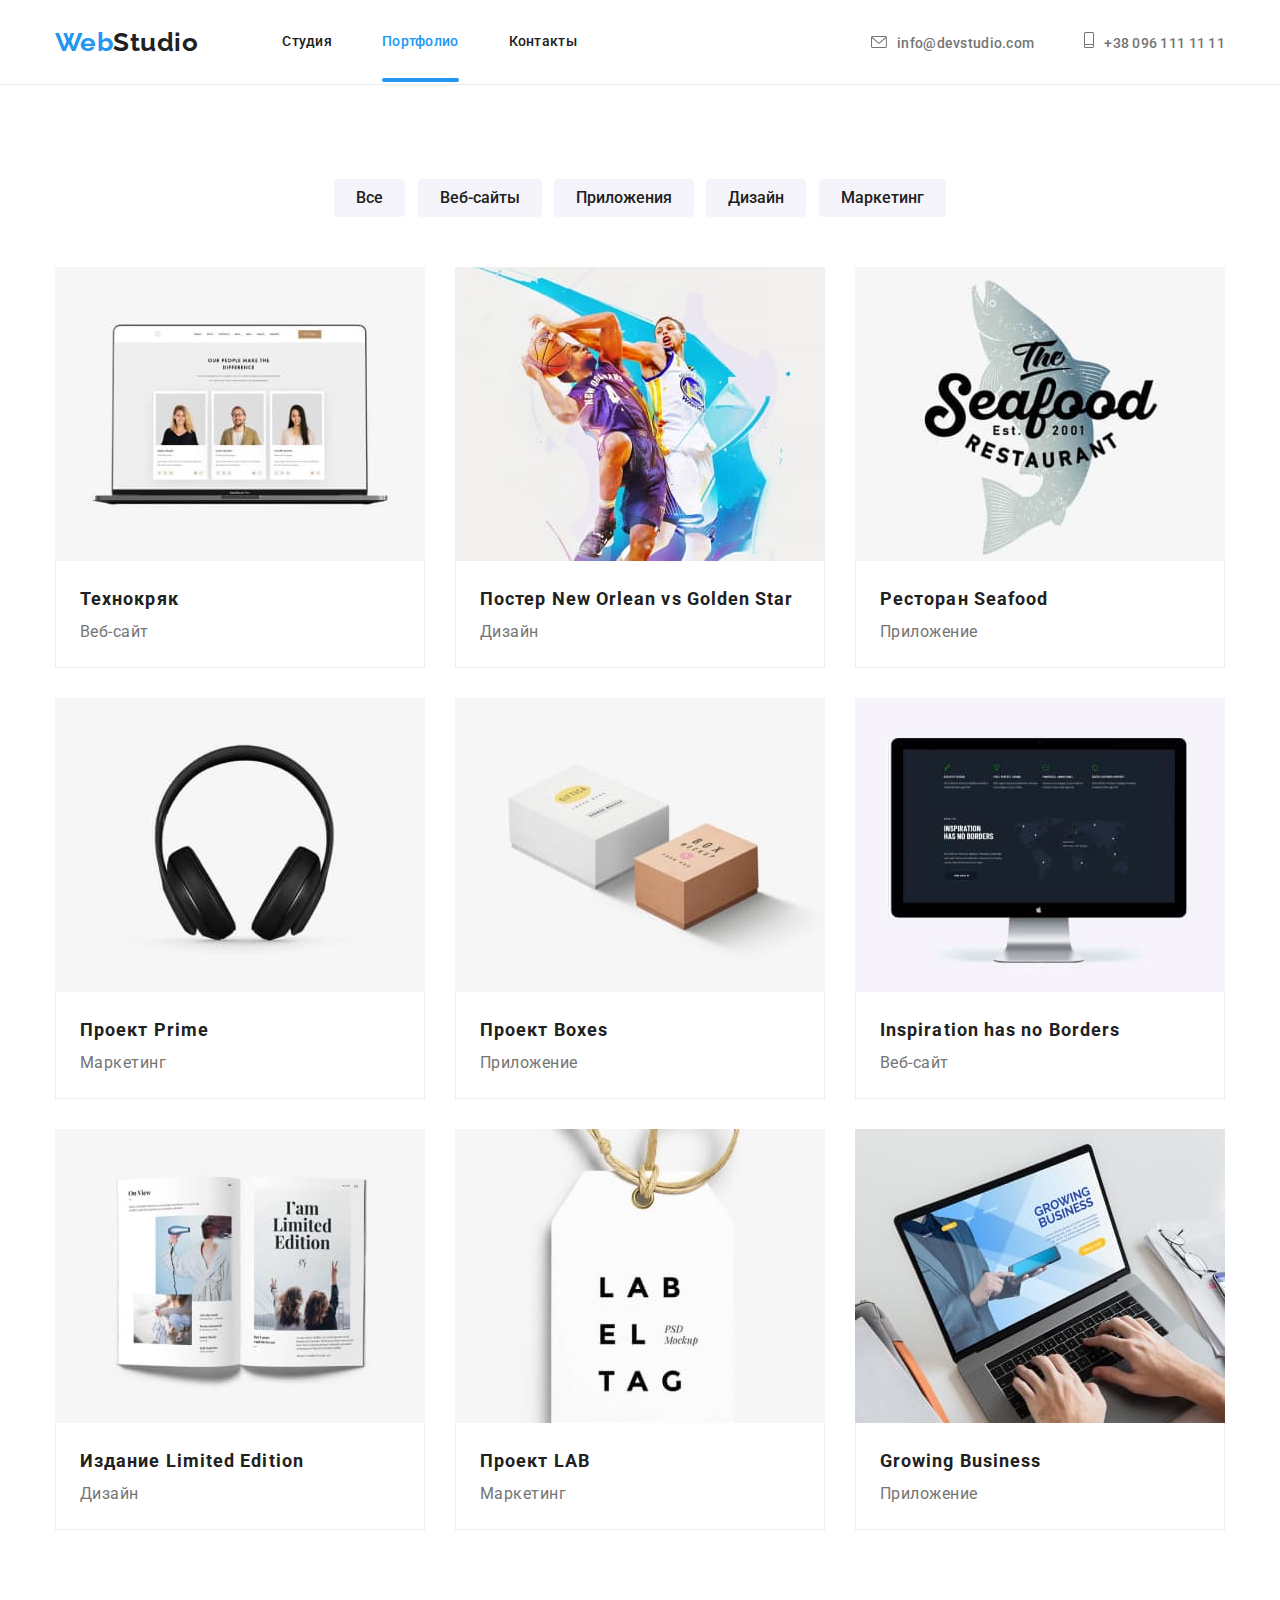
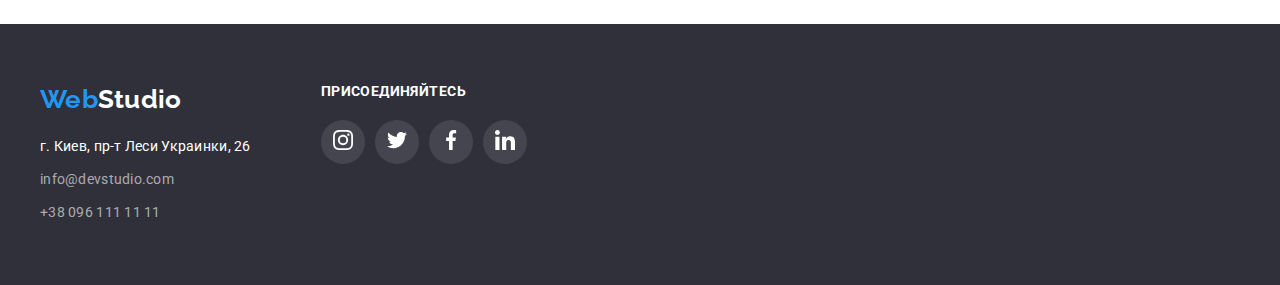
==== commit c4f6a4be: "Добавляет анимацию и модальное окно" ====
--- a/portfolio.html
+++ b/portfolio.html
@@ -62,7 +62,14 @@
                 <ul class="portfolio-items list">
                 <li class="card">
                     <a href="" class="link">
-                        <img src="./images/Технокряк.jpg" alt="" width="370" height="294" class="img-card">
+                        <div class="card-img">
+                            <img src="./images/Технокряк.jpg" alt="" width="370" height="294">
+                            <div class="overlay">
+                                <p class="text-hover">Ресурс предлагает комплексные предложения с разным уровнем функционала и сервисов. Все это
+                                    позволит посетителю получить
+                                    исчерпывающие сведения о компании или частном лице.</p>
+                            </div>
+                        </div>
                         <div class="card-content">
                             <h2 class="title">Технокряк</h2>
                             <p class="text">Веб-сайт</p>
@@ -71,7 +78,14 @@
                 </li>
                 <li class="card">
                     <a href="" class="link">
-                        <img src="./images/Постер New Orlean vs Golden Star.jpg" alt="" width="370" height="294" class="img-card">
+                        <div class="card-img">
+                            <img src="./images/Постер New Orlean vs Golden Star.jpg" alt="" width="370" height="294">
+                            <div class="overlay">
+                                <p class="text-hover">Ресурс предлагает комплексные предложения с разным уровнем функционала и сервисов. Все это
+                                    позволит посетителю получить
+                                    исчерпывающие сведения о компании или частном лице.</p>
+                            </div>
+                        </div>
                         <div class="card-content">
                             <h2 class="title">Постер New Orlean vs Golden Star</h2>
                             <p class="text">Дизайн</p>
@@ -80,7 +94,14 @@
                 </li>
                 <li class="card">
                     <a href="" class="link">
-                        <img src="./images/Ресторан Seafood.jpg" alt="" width="370" height="294" class="img-card">
+                        <div class="card-img">
+                            <img src="./images/Ресторан Seafood.jpg" alt="" width="370" height="294">
+                            <div class="overlay">
+                                <p class="text-hover">Ресурс предлагает комплексные предложения с разным уровнем функционала и сервисов. Все это
+                                    позволит посетителю получить
+                                    исчерпывающие сведения о компании или частном лице.</p>
+                            </div>
+                        </div>
                         <div class="card-content">
                             <h2 class="title">Ресторан Seafood</h2>
                             <p class="text">Приложение</p>
@@ -89,16 +110,31 @@
                 </li>
                 <li class="card">
                     <a href="" class="link">
-                        <img src="./images/Проект Prime.jpg" alt="" width="370" height="294" class="img-card">
+                        <div class="card-img">
+                            <img src="./images/Проект Prime.jpg" alt="" width="370" height="294">
+                            <div class="overlay">
+                                <p class="text-hover">Ресурс предлагает комплексные предложения с разным уровнем функционала и сервисов. Все это
+                                    позволит посетителю получить
+                                    исчерпывающие сведения о компании или частном лице.</p>
+                            </div>
+                        </div>
                         <div class="card-content">
                             <h2 class="title">Проект Prime</h2>
                             <p class="text">Маркетинг</p>
-                        </div>
-                    </a>
-                </li>
-                <li class="card">
-                    <a href="" class="link">
-                        <img src="./images/Проект Boxes.jpg" alt="" width="370" height="294" class="img-card">
+                            
+                        </div>
+                    </a>
+                </li>
+                <li class="card">
+                    <a href="" class="link">
+                        <div class="card-img">
+                            <img src="./images/Проект Boxes.jpg" alt="" width="370" height="294">
+                            <div class="overlay">
+                                <p class="text-hover">Ресурс предлагает комплексные предложения с разным уровнем функционала и сервисов. Все это
+                                    позволит посетителю получить
+                                    исчерпывающие сведения о компании или частном лице.</p>
+                            </div>
+                        </div>
                         <div class="card-content">
                             <h2 class="title">Проект Boxes</h2>
                             <p class="text">Приложение</p>
@@ -107,7 +143,14 @@
                 </li>
                 <li class="card">
                     <a href="" class="link">
-                        <img src="./images/Inspiration has no Borders.jpg" alt="" width="370" height="294" class="img-card">
+                        <div class="card-img">
+                            <img src="./images/Inspiration has no Borders.jpg" alt="" width="370" height="294">
+                            <div class="overlay">
+                                <p class="text-hover">Ресурс предлагает комплексные предложения с разным уровнем функционала и сервисов. Все это
+                                    позволит посетителю получить
+                                    исчерпывающие сведения о компании или частном лице.</p>
+                            </div>
+                        </div>
                         <div class="card-content">
                             <h2 class="title">Inspiration has no Borders</h2>
                             <p class="text">Веб-сайт</p>
@@ -116,7 +159,14 @@
                 </li>
                 <li class="card">
                     <a href="" class="link">
-                        <img src="./images/Издание Limited Edition.jpg" alt="" width="370" height="294" class="img-card">
+                        <div class="card-img">
+                            <img src="./images/Издание Limited Edition.jpg" alt="" width="370" height="294">
+                            <div class="overlay">
+                                <p class="text-hover">Ресурс предлагает комплексные предложения с разным уровнем функционала и сервисов. Все это
+                                    позволит посетителю получить
+                                    исчерпывающие сведения о компании или частном лице.</p>
+                            </div>
+                        </div>
                         <div class="card-content">
                             <h2 class="title">Издание Limited Edition</h2>
                             <p class="text">Дизайн</p>
@@ -125,7 +175,14 @@
                 </li>
                 <li class="card">
                     <a href="" class="link">
-                        <img src="./images/Проект LAB.jpg" alt="" width="370" height="294" class="img-card">
+                        <div class="card-img">
+                            <img src="./images/Проект LAB.jpg" alt="" width="370" height="294">
+                            <div class="overlay">
+                                <p class="text-hover">Ресурс предлагает комплексные предложения с разным уровнем функционала и сервисов. Все это
+                                    позволит посетителю получить
+                                    исчерпывающие сведения о компании или частном лице.</p>
+                            </div>
+                        </div>
                         <div class="card-content">
                             <h2 class="title">Проект LAB</h2>
                             <p class="text">Маркетинг</p>
@@ -134,7 +191,14 @@
                 </li>
                 <li class="card">
                     <a href="" class="link">
-                        <img src="./images/Growing Business.jpg" alt="" width="370" height="294" class="img-card">
+                        <div class="card-img">
+                            <img src="./images/Growing Business.jpg" alt="" width="370" height="294">
+                            <div class="overlay">
+                                <p class="text-hover">Ресурс предлагает комплексные предложения с разным уровнем функционала и сервисов. Все это
+                                    позволит посетителю получить
+                                    исчерпывающие сведения о компании или частном лице.</p>
+                            </div>
+                        </div>
                         <div class="card-content">
                             <h2 class="title">Growing Business</h2>
                             <p class="text">Приложение</p>
--- a/css/styles.css
+++ b/css/styles.css
@@ -43,6 +43,7 @@
 clip: rect(0 0 0 0);
 overflow: hidden;
 }
+
 /* Шапка сайта */
 .conteiner.header{
   display: flex;
@@ -56,6 +57,7 @@
   background-color: var(--accent-white-color);
   border-bottom: 1px solid #ECECEC;
 }
+
 .header-nav{
   display: flex;
   align-items: center;
@@ -85,22 +87,39 @@
   letter-spacing: 0.02em;
 }
 .auth-nav {
+  align-items: baseline;
   margin-left: auto;
 }
 .site-nav .item + .item,
 .auth-nav .item + .item{
 margin-left: 50px;
 }
+
 .header-nav .site-nav{
   margin-left: 84px;
 }
 .site-nav .link {
+  position: relative;
   display: block;
   padding-top: 32px;
   padding-bottom: 32px;
 
   color: var(--primary-text-color);
   text-decoration: none;
+}
+.current::after {
+  content: "";
+  display: block;
+
+  position: absolute;
+  bottom: 0;
+  left: 0;
+
+  width: 100%;
+  height: 4px;
+  border-radius: 2px;
+  background-color: var(--accent-color);
+
 }
 .site-nav .link:hover,
 .site-nav .link:focus {
@@ -126,6 +145,50 @@
 }
 .auth-nav .icon{
   margin-right: 10px;
+}
+/* Модальное окно */
+.backdrop {
+  position: fixed;
+  z-index: 999;
+  top: 0;
+  left: 0;
+  width: 100%;
+  height: 100%;
+  background-color: rgba(0, 0, 0, 0.2);
+}
+.backdrop.is-hidden {
+  opacity: 0;
+  pointer-events: none;
+}
+.modal{
+  position: absolute;
+  top: 50%;
+  left: 50%;
+  transform: translate(-50%, -50%);
+
+  min-width: 528px;
+  min-height: 581px;
+
+  background-color: var(--accent-white-color);
+}
+.modal .button-close{
+  position: absolute;
+  right: 8px;
+  top: 8px;
+
+  cursor: pointer;
+  margin: 0;
+  padding: 0;
+  height: 30px;
+  width: 30px;
+
+  background-color: var(--accent-white-color);
+  background-image: url(../images/button-close.svg);
+  background-repeat: no-repeat;
+  background-position: center;
+
+  border-radius: 50%;
+  border: 1px solid rgba(0, 0, 0, 0.1);
 }
 
 /* Герой */
@@ -243,11 +306,13 @@
   font-size: 14px;
   line-height: 1.17;
 }
-/* Чем занимаемся */
+/* Чем мы занимаемся */
 .section-work {
   display: flex;
 }
 .section-work .item{ 
+  position: relative;
+
   width: calc((100%-60px)/3);
   margin-right: 30px;
 }
@@ -257,7 +322,23 @@
 .work .section-title{
 margin-bottom: 50px;
 }
-
+.section-work .text{
+  position: absolute;
+  bottom: 0;
+  left: 0;
+  width: 100%;
+
+  padding-top: 27px;
+  padding-bottom: 20px;
+  
+  color: var(--accent-white-color);
+  font-weight: 700;
+  font-size: 14px;
+  line-height: 1.14;
+  text-align: center;
+  text-transform: uppercase;
+  background: rgba(47, 48, 58, 0.8);
+}
 /* Команда */
 .section-team{
   display: flex;
@@ -509,9 +590,11 @@
   display: block;
   text-decoration: none;
 }
-/* .portfolio-items .img-card{
-  display: block;
-} */
+.card .card-img{
+  display: block;
+  position: relative;
+  overflow: hidden;
+}
 .portfolio-items .card-content {
   padding: 20px 24px;
 
@@ -520,6 +603,36 @@
   border-left: 1px solid #EEEEEE;
   border-right: 1px solid #EEEEEE;
 }
+.card-img .overlay{
+  position: absolute;
+  right: 0;
+  top: 0;
+  width: 100%;
+  height: 100%;
+
+  display: flex;
+
+  margin: 0;
+  padding: 0;
+ 
+
+  transform: translateY(100%);
+  transition: transform 250ms cubic-bezier(0.4, 0, 0.2, 1);
+}
+.card-img .text-hover{
+  margin: 0;
+  padding: 63px 24px;
+
+  color: var(--accent-white-color);
+  font-size: 18px;
+  line-height: 1.56;
+  background: rgba(33, 150, 243, 0.9);
+}
+.card:hover .overlay, 
+.card:focus .overlay{
+  transform: translateY(0);
+}
+
 .portfolio-items .title {
   margin-top: 0;
   margin-bottom: 0;
